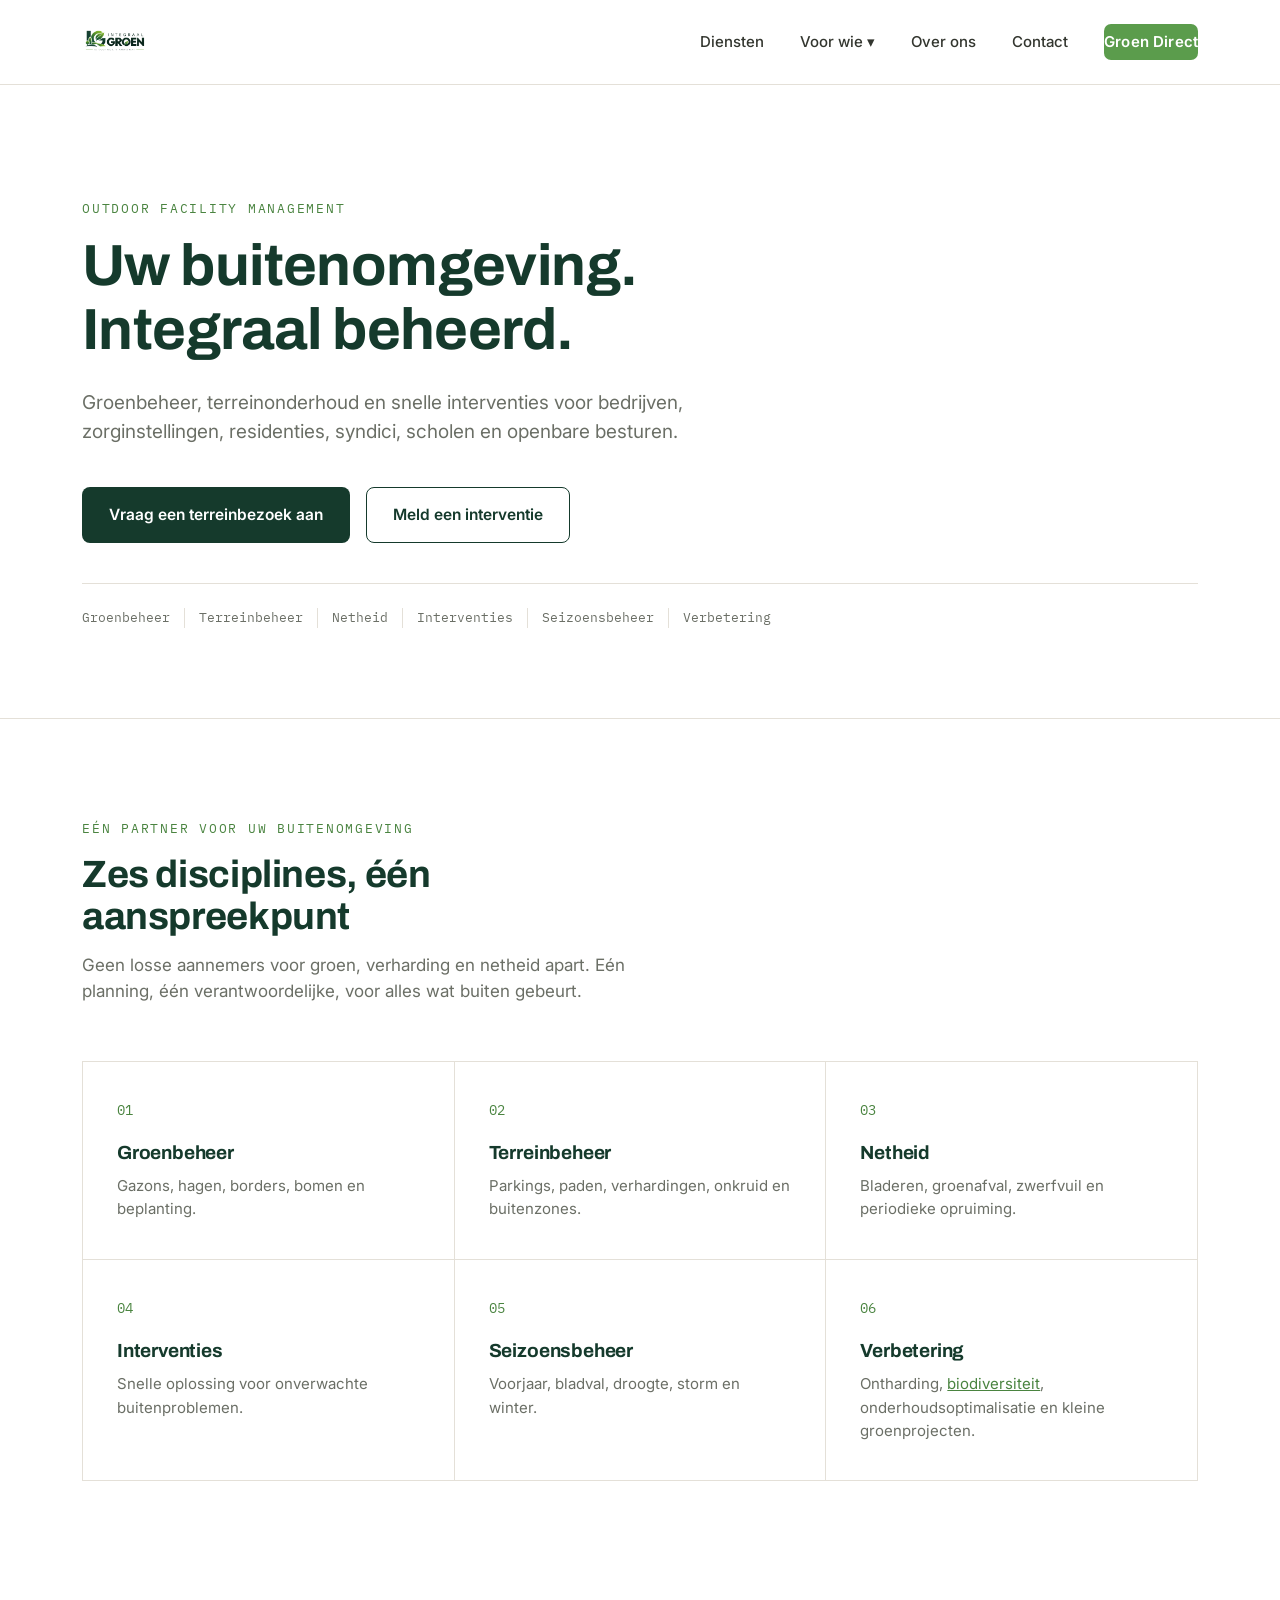
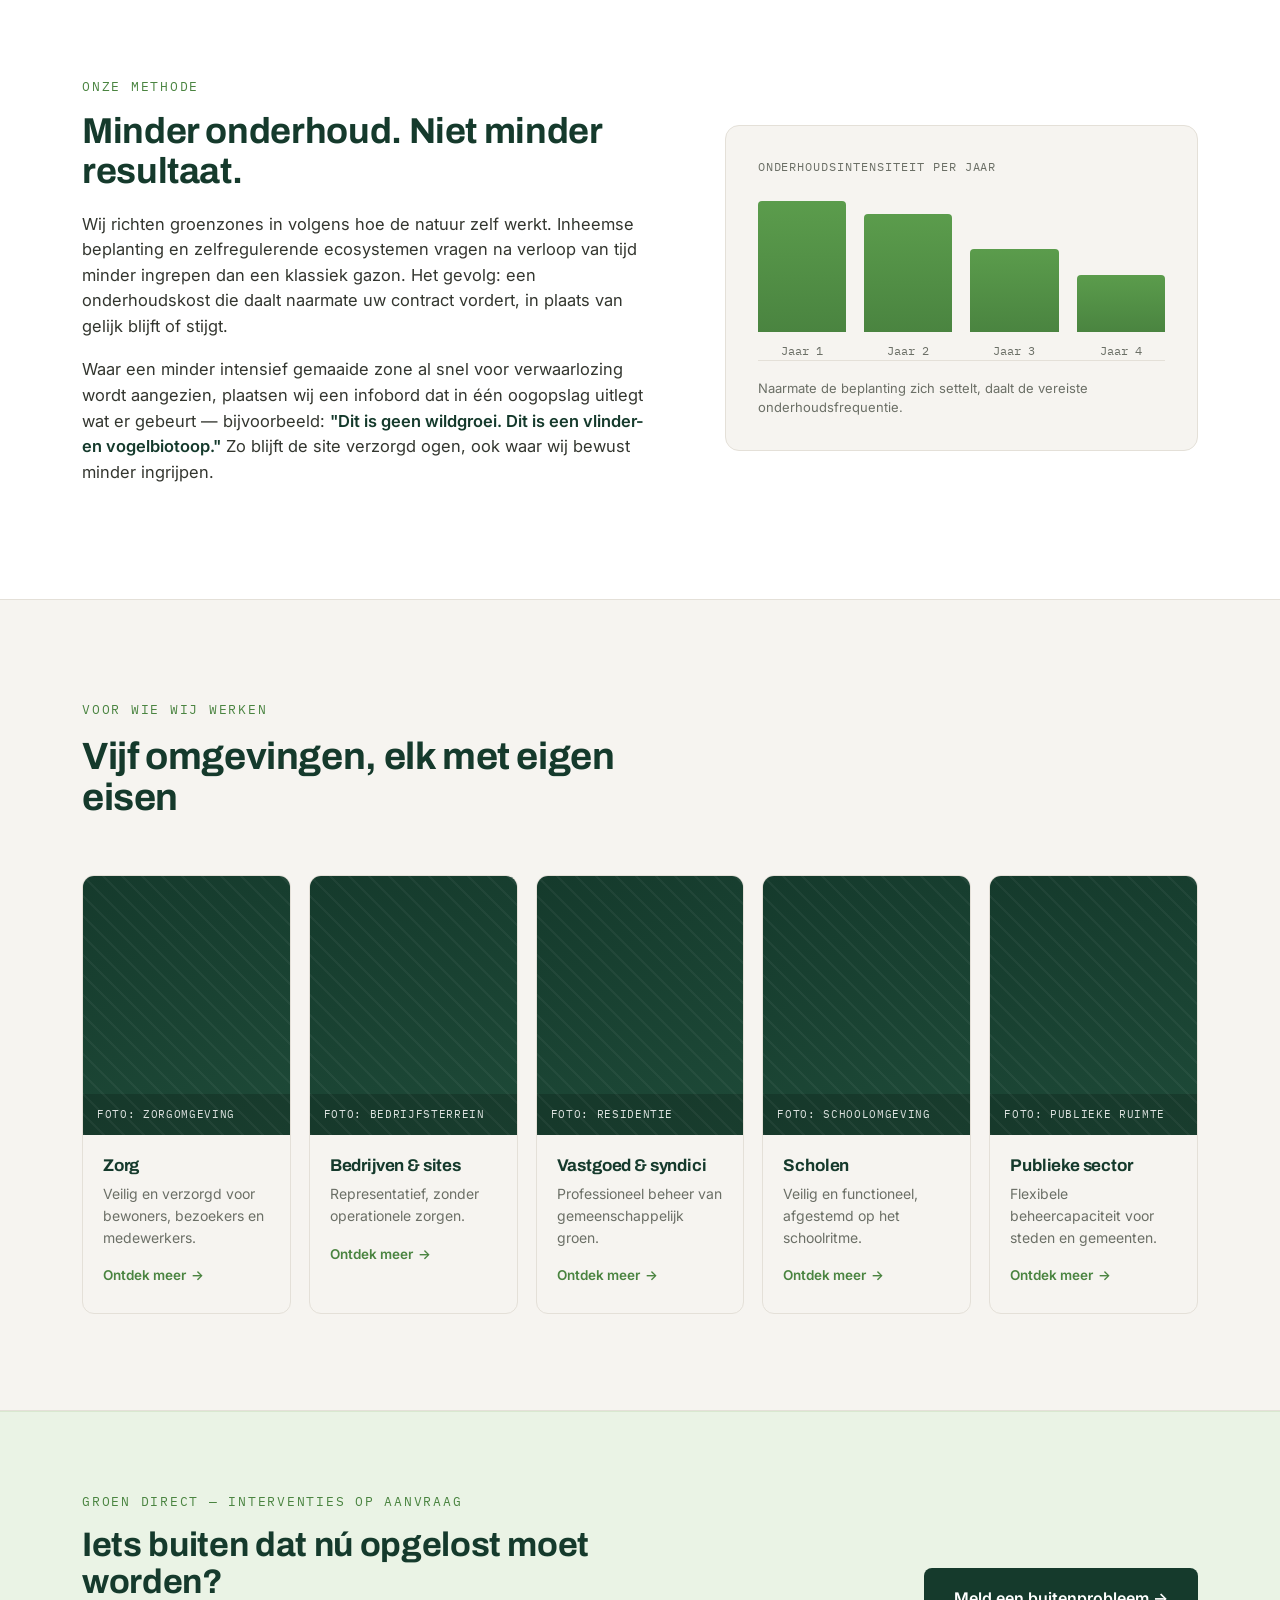
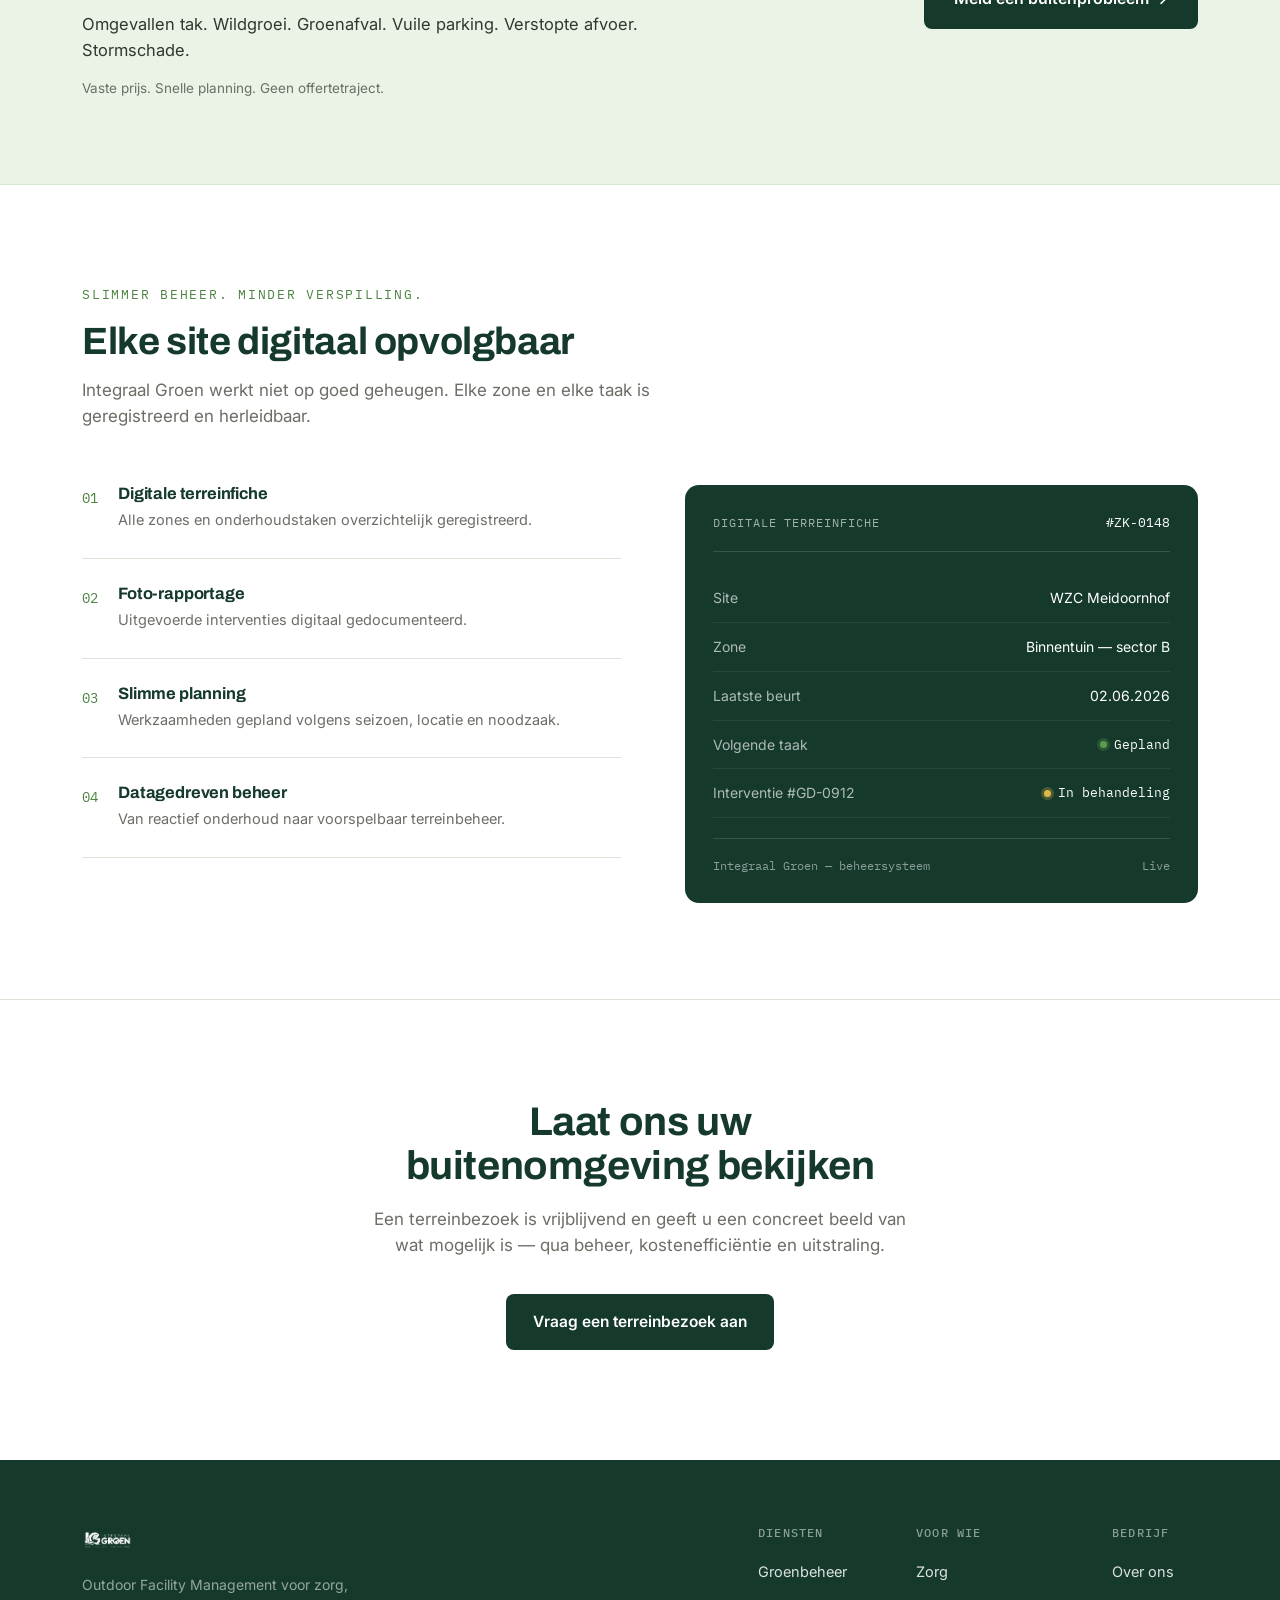
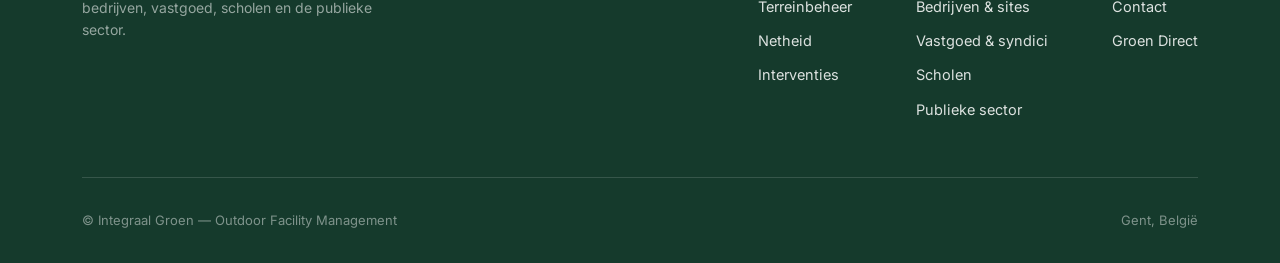
==== index.html @ 5df1223a "Add files via upload" ====
<!DOCTYPE html>
<html lang="nl">
<head>
<meta charset="UTF-8">
<meta name="viewport" content="width=device-width, initial-scale=1.0">
<title>Integraal Groen — Outdoor Facility Management</title>
<meta name="description" content="Groenbeheer, terreinonderhoud en snelle interventies voor bedrijven, zorginstellingen, residenties, syndici, scholen en openbare besturen.">
<link rel="preconnect" href="https://fonts.googleapis.com">
<link rel="preconnect" href="https://fonts.gstatic.com" crossorigin>
<link href="https://fonts.googleapis.com/css2?family=Archivo:wght@500;600;700;800&family=Inter:wght@400;500;600&family=IBM+Plex+Mono:wght@400;500&display=swap" rel="stylesheet">
<link rel="stylesheet" href="style.css">
</head>
<body>
<header>
  <nav class="wrap">
    <a href="index.html"><img class="logo-mark" src="assets/logo.png" alt="Integraal Groen — Outdoor Facility Management"></a>
    <button class="nav-toggle" id="navToggle" aria-expanded="false" aria-controls="navLinks" aria-label="Menu openen">
      <span class="bar"></span>
    </button>
    <div class="nav-links" id="navLinks">
      <a href="index.html#diensten">Diensten</a>
      <div class="dropdown" id="voorWieDropdown">
        <a href="javascript:void(0)" id="voorWieToggle">Voor wie ▾</a>
        <div class="dropdown-menu">
          <a href="zorg.html">Zorg</a>
          <a href="bedrijven.html">Bedrijven &amp; sites</a>
          <a href="vastgoed.html">Residentieel vastgoed &amp; syndici</a>
          <a href="scholen.html">Scholen</a>
          <a href="publieke-sector.html">Publieke sector</a>
        </div>
      </div>
      <a href="index.html#contact">Over ons</a>
      <a href="index.html#contact">Contact</a>
      <a href="groendirect.html" class="btn-nav">Groen Direct</a>
    </div>
  </nav>
</header>
<main>

  <section class="hero">
    <div class="wrap">
      <span class="eyebrow reveal">Outdoor Facility Management</span>
      <h1 class="reveal">Uw buitenomgeving.<br>Integraal beheerd.</h1>
      <p class="reveal">Groenbeheer, terreinonderhoud en snelle interventies voor bedrijven, zorginstellingen, residenties, syndici, scholen en openbare besturen.</p>
      <div class="btn-row reveal">
        <a href="#contact" class="btn btn-primary">Vraag een terreinbezoek aan</a>
        <a href="groendirect.html" class="btn btn-secondary">Meld een interventie</a>
      </div>
      <div class="service-tags reveal">
        <span>Groenbeheer</span><span>Terreinbeheer</span><span>Netheid</span><span>Interventies</span><span>Seizoensbeheer</span><span>Verbetering</span>
      </div>
    </div>
  </section>

  <section id="diensten">
    <div class="wrap">
      <div class="section-head reveal">
        <span class="eyebrow">Eén partner voor uw buitenomgeving</span>
        <h2>Zes disciplines, één aanspreekpunt</h2>
        <p>Geen losse aannemers voor groen, verharding en netheid apart. Eén planning, één verantwoordelijke, voor alles wat buiten gebeurt.</p>
      </div>
      <div class="services-grid reveal">
        <div class="service-card"><span class="num mono">01</span><h3>Groenbeheer</h3><p>Gazons, hagen, borders, bomen en beplanting.</p></div>
        <div class="service-card"><span class="num mono">02</span><h3>Terreinbeheer</h3><p>Parkings, paden, verhardingen, onkruid en buitenzones.</p></div>
        <div class="service-card"><span class="num mono">03</span><h3>Netheid</h3><p>Bladeren, groenafval, zwerfvuil en periodieke opruiming.</p></div>
        <div class="service-card"><span class="num mono">04</span><h3>Interventies</h3><p>Snelle oplossing voor onverwachte buitenproblemen.</p></div>
        <div class="service-card"><span class="num mono">05</span><h3>Seizoensbeheer</h3><p>Voorjaar, bladval, droogte, storm en winter.</p></div>
        <div class="service-card"><span class="num mono">06</span><h3>Verbetering</h3><p>Ontharding, <a href="#methode" style="color:var(--green-fresh-dark); text-decoration:underline;">biodiversiteit</a>, onderhoudsoptimalisatie en kleine groenprojecten.</p></div>
      </div>
    </div>
  </section>

  <section id="methode">
    <div class="wrap">
      <div class="method-layout reveal">
        <div>
          <span class="eyebrow">Onze methode</span>
          <h2>Minder onderhoud. Niet minder resultaat.</h2>
          <p>Wij richten groenzones in volgens hoe de natuur zelf werkt. Inheemse beplanting en zelfregulerende ecosystemen vragen na verloop van tijd minder ingrepen dan een klassiek gazon. Het gevolg: een onderhoudskost die daalt naarmate uw contract vordert, in plaats van gelijk blijft of stijgt.</p>
          <p>Waar een minder intensief gemaaide zone al snel voor verwaarlozing wordt aangezien, plaatsen wij een infobord dat in één oogopslag uitlegt wat er gebeurt — bijvoorbeeld: <em>"Dit is geen wildgroei. Dit is een vlinder- en vogelbiotoop."</em> Zo blijft de site verzorgd ogen, ook waar wij bewust minder ingrijpen.</p>
        </div>
        <div class="method-chart">
          <span class="method-chart-label mono">Onderhoudsintensiteit per jaar</span>
          <div class="bars">
            <div class="bar-col"><div class="bar" style="height:100%;"></div><span class="mono">Jaar 1</span></div>
            <div class="bar-col"><div class="bar" style="height:74%;"></div><span class="mono">Jaar 2</span></div>
            <div class="bar-col"><div class="bar" style="height:52%;"></div><span class="mono">Jaar 3</span></div>
            <div class="bar-col"><div class="bar" style="height:36%;"></div><span class="mono">Jaar 4</span></div>
          </div>
          <span class="method-chart-note">Naarmate de beplanting zich settelt, daalt de vereiste onderhoudsfrequentie.</span>
        </div>
      </div>
    </div>
  </section>

  <section id="voor-wie" style="background:var(--grey-warm); border-top:1px solid var(--line); border-bottom:1px solid var(--line);">
    <div class="wrap">
      <div class="section-head reveal">
        <span class="eyebrow">Voor wie wij werken</span>
        <h2>Vijf omgevingen, elk met eigen eisen</h2>
      </div>
      <div class="audience-grid reveal">
        <a href="zorg.html" class="audience-card">
          <div class="photo-placeholder"><span class="tag">Foto: zorgomgeving</span></div>
          <div class="audience-body"><h3>Zorg</h3><p>Veilig en verzorgd voor bewoners, bezoekers en medewerkers.</p><span class="link">Ontdek meer <span class="arrow">→</span></span></div>
        </a>
        <a href="bedrijven.html" class="audience-card">
          <div class="photo-placeholder"><span class="tag">Foto: bedrijfsterrein</span></div>
          <div class="audience-body"><h3>Bedrijven &amp; sites</h3><p>Representatief, zonder operationele zorgen.</p><span class="link">Ontdek meer <span class="arrow">→</span></span></div>
        </a>
        <a href="vastgoed.html" class="audience-card">
          <div class="photo-placeholder"><span class="tag">Foto: residentie</span></div>
          <div class="audience-body"><h3>Vastgoed &amp; syndici</h3><p>Professioneel beheer van gemeenschappelijk groen.</p><span class="link">Ontdek meer <span class="arrow">→</span></span></div>
        </a>
        <a href="scholen.html" class="audience-card">
          <div class="photo-placeholder"><span class="tag">Foto: schoolomgeving</span></div>
          <div class="audience-body"><h3>Scholen</h3><p>Veilig en functioneel, afgestemd op het schoolritme.</p><span class="link">Ontdek meer <span class="arrow">→</span></span></div>
        </a>
        <a href="publieke-sector.html" class="audience-card">
          <div class="photo-placeholder"><span class="tag">Foto: publieke ruimte</span></div>
          <div class="audience-body"><h3>Publieke sector</h3><p>Flexibele beheercapaciteit voor steden en gemeenten.</p><span class="link">Ontdek meer <span class="arrow">→</span></span></div>
        </a>
      </div>
    </div>
  </section>

  <section class="gd-band" id="groendirect-band">
    <div class="wrap gd-inner">
      <div class="gd-text reveal">
        <span class="gd-label">Groen Direct — interventies op aanvraag</span>
        <h2>Iets buiten dat nú opgelost moet worden?</h2>
        <p>Omgevallen tak. Wildgroei. Groenafval. Vuile parking. Verstopte afvoer. Stormschade.</p>
        <p class="gd-sub">Vaste prijs. Snelle planning. Geen offertetraject.</p>
      </div>
      <a href="groendirect.html" class="gd-btn reveal">Meld een buitenprobleem →</a>
    </div>
  </section>

  <section id="technologie">
    <div class="wrap">
      <div class="section-head reveal">
        <span class="eyebrow">Slimmer beheer. Minder verspilling.</span>
        <h2>Elke site digitaal opvolgbaar</h2>
        <p>Integraal Groen werkt niet op goed geheugen. Elke zone en elke taak is geregistreerd en herleidbaar.</p>
      </div>
      <div class="tech-layout">
        <div class="tech-list reveal">
          <div class="tech-item"><span class="tnum mono">01</span><div><h4>Digitale terreinfiche</h4><p>Alle zones en onderhoudstaken overzichtelijk geregistreerd.</p></div></div>
          <div class="tech-item"><span class="tnum mono">02</span><div><h4>Foto-rapportage</h4><p>Uitgevoerde interventies digitaal gedocumenteerd.</p></div></div>
          <div class="tech-item"><span class="tnum mono">03</span><div><h4>Slimme planning</h4><p>Werkzaamheden gepland volgens seizoen, locatie en noodzaak.</p></div></div>
          <div class="tech-item"><span class="tnum mono">04</span><div><h4>Datagedreven beheer</h4><p>Van reactief onderhoud naar voorspelbaar terreinbeheer.</p></div></div>
        </div>
        <div class="fiche reveal">
          <div class="fiche-top"><span class="label">Digitale terreinfiche</span><span class="id">#ZK-0148</span></div>
          <div class="fiche-row"><span class="zk">Site</span><span>WZC Meidoornhof</span></div>
          <div class="fiche-row"><span class="zk">Zone</span><span>Binnentuin — sector B</span></div>
          <div class="fiche-row"><span class="zk">Laatste beurt</span><span>02.06.2026</span></div>
          <div class="fiche-row"><span class="zk">Volgende taak</span><span class="status-dot">Gepland</span></div>
          <div class="fiche-row"><span class="zk">Interventie #GD-0912</span><span class="status-dot pending">In behandeling</span></div>
          <div class="fiche-footer"><span>Integraal Groen — beheersysteem</span><span>Live</span></div>
        </div>
      </div>
    </div>
  </section>

  <section class="closing" id="contact" style="border-top:1px solid var(--line);">
    <div class="wrap">
      <h2 class="reveal">Laat ons uw buitenomgeving bekijken</h2>
      <p class="reveal">Een terreinbezoek is vrijblijvend en geeft u een concreet beeld van wat mogelijk is — qua beheer, kostenefficiëntie en uitstraling.</p>
      <a href="#" class="btn btn-primary reveal">Vraag een terreinbezoek aan</a>
    </div>
  </section>

</main>
<footer>
  <div class="wrap">
    <div class="footer-top">
      <div class="footer-brand">
        <img class="footer-logo" src="assets/logo.png" alt="Integraal Groen">
        <p>Outdoor Facility Management voor zorg, bedrijven, vastgoed, scholen en de publieke sector.</p>
      </div>
      <div class="footer-cols">
        <div class="footer-col">
          <h5>Diensten</h5>
          <a href="index.html#diensten">Groenbeheer</a>
          <a href="index.html#diensten">Terreinbeheer</a>
          <a href="index.html#diensten">Netheid</a>
          <a href="groendirect.html">Interventies</a>
        </div>
        <div class="footer-col">
          <h5>Voor wie</h5>
          <a href="zorg.html">Zorg</a>
          <a href="bedrijven.html">Bedrijven &amp; sites</a>
          <a href="vastgoed.html">Vastgoed &amp; syndici</a>
          <a href="scholen.html">Scholen</a>
          <a href="publieke-sector.html">Publieke sector</a>
        </div>
        <div class="footer-col">
          <h5>Bedrijf</h5>
          <a href="index.html#contact">Over ons</a>
          <a href="index.html#contact">Contact</a>
          <a href="groendirect.html">Groen Direct</a>
        </div>
      </div>
    </div>
    <div class="footer-bottom">
      <span>© Integraal Groen — Outdoor Facility Management</span>
      <span>Gent, België</span>
    </div>
  </div>
</footer>

<script>
  // Scroll reveal
  if('IntersectionObserver' in window){
    const obs = new IntersectionObserver((entries)=>{
      entries.forEach(e=>{
        if(e.isIntersecting){ e.target.classList.add('in'); obs.unobserve(e.target); }
      });
    }, {threshold:0.12});
    document.querySelectorAll('.reveal').forEach(el=>obs.observe(el));
  } else {
    document.querySelectorAll('.reveal').forEach(el=>el.classList.add('in'));
  }

  // Mobile nav toggle
  const navToggle = document.getElementById('navToggle');
  const navLinks = document.getElementById('navLinks');
  if(navToggle){
    navToggle.addEventListener('click', ()=>{
      const open = navLinks.classList.toggle('open');
      navToggle.setAttribute('aria-expanded', open ? 'true' : 'false');
    });
  }
  // Mobile "Voor wie" submenu toggle (tap to expand instead of hover on touch)
  const vwToggle = document.getElementById('voorWieToggle');
  const vwDropdown = document.getElementById('voorWieDropdown');
  if(vwToggle){
    vwToggle.addEventListener('click', (e)=>{
      if(window.innerWidth <= 980){
        e.preventDefault();
        vwDropdown.classList.toggle('open');
      }
    });
  }
  // Close mobile menu when a real link is clicked
  document.querySelectorAll('.nav-links a:not(#voorWieToggle)').forEach(a=>{
    a.addEventListener('click', ()=>{
      navLinks.classList.remove('open');
      if(navToggle) navToggle.setAttribute('aria-expanded','false');
    });
  });
</script>
</body>
</html>
---- style.css ----
/* ===========================================================
   Integraal Groen — Outdoor Facility Management
   Shared stylesheet for all pages
   =========================================================== */

:root{
  --white:#FFFFFF;
  --green-deep:#153A2C;
  --green-deep-2:#1E4A38;
  --green-fresh:#5B9C4C;
  --green-fresh-dark:#4A8440;
  --grey-warm:#F6F4F0;
  --line:#E4E0D8;
  --ink:#33362F;
  --ink-soft:#6B6F66;
}
*{box-sizing:border-box; margin:0; padding:0;}
html{scroll-behavior:smooth;}
body{
  font-family:'Inter', sans-serif;
  color:var(--ink);
  background:var(--white);
  line-height:1.55;
  -webkit-font-smoothing:antialiased;
}
h1,h2,h3,h4{
  font-family:'Archivo', sans-serif;
  color:var(--green-deep);
  font-weight:700;
  letter-spacing:-0.01em;
  line-height:1.1;
}
.mono{ font-family:'IBM Plex Mono', monospace; }
a{color:inherit; text-decoration:none;}
img{max-width:100%; display:block;}
.wrap{ max-width:1180px; margin:0 auto; padding:0 32px; }
section{padding:96px 0;}

.reveal{opacity:0; transform:translateY(18px); transition:opacity .7s ease, transform .7s ease;}
.reveal.in{opacity:1; transform:translateY(0);}
@media (prefers-reduced-motion: reduce){
  .reveal{opacity:1; transform:none; transition:none;}
  html{scroll-behavior:auto;}
}
noscript .reveal, .no-js .reveal{opacity:1 !important; transform:none !important;}

.eyebrow{
  font-family:'IBM Plex Mono', monospace;
  font-size:12.5px; letter-spacing:0.14em; text-transform:uppercase;
  color:var(--green-fresh-dark); margin-bottom:16px; display:inline-block;
}

/* ---------- NAV ---------- */
header{
  position:sticky; top:0; z-index:100;
  background:rgba(255,255,255,0.94);
  backdrop-filter:blur(8px);
  border-bottom:1px solid var(--line);
}
nav.wrap{
  display:flex; align-items:center; justify-content:space-between;
  height:84px;
}
.logo-mark{height:44px; width:auto;}
.nav-links{ display:flex; align-items:center; gap:36px; font-size:15px; font-weight:500; }
.nav-links a{ position:relative; color:var(--ink); padding:6px 0; }
.nav-links > a:not(.btn-nav)::after{
  content:''; position:absolute; left:0; bottom:0; width:0; height:2px;
  background:var(--green-fresh); transition:width .25s ease;
}
.nav-links > a:not(.btn-nav):hover::after{width:100%;}
.dropdown{position:relative;}
.dropdown-menu{
  position:absolute; top:calc(100% + 14px); left:50%; transform:translate(-50%,6px);
  background:var(--white); border:1px solid var(--line); border-radius:10px;
  box-shadow:0 16px 40px rgba(21,58,44,0.12);
  padding:10px; min-width:240px;
  opacity:0; visibility:hidden;
  transition:opacity .2s ease, transform .2s ease, visibility .2s;
}
.dropdown:hover .dropdown-menu, .dropdown:focus-within .dropdown-menu{
  opacity:1; visibility:visible; transform:translate(-50%,0);
}
.dropdown-menu a{display:block; padding:10px 14px; border-radius:6px; font-size:14.5px;}
.dropdown-menu a:hover{background:var(--grey-warm);}
.dropdown-menu a::after{display:none;}
.btn-nav{
  background:var(--green-fresh); color:#fff !important;
  padding:11px 20px; border-radius:7px; font-weight:600; letter-spacing:0.01em;
  transition:background .2s ease, transform .2s ease;
}
.btn-nav:hover{background:var(--green-fresh-dark); transform:translateY(-1px);}

/* ---- mobile hamburger ---- */
.nav-toggle{
  display:none;
  width:44px; height:44px;
  border:1px solid var(--line);
  border-radius:8px;
  background:var(--white);
  align-items:center; justify-content:center;
  cursor:pointer;
}
.nav-toggle .bar{
  position:relative; width:20px; height:2px; background:var(--green-deep);
  transition:background .2s ease;
}
.nav-toggle .bar::before, .nav-toggle .bar::after{
  content:''; position:absolute; left:0; width:20px; height:2px; background:var(--green-deep);
  transition:transform .25s ease, top .25s ease;
}
.nav-toggle .bar::before{ top:-6px; }
.nav-toggle .bar::after{ top:6px; }
.nav-toggle[aria-expanded="true"] .bar{ background:transparent; }
.nav-toggle[aria-expanded="true"] .bar::before{ top:0; transform:rotate(45deg); }
.nav-toggle[aria-expanded="true"] .bar::after{ top:0; transform:rotate(-45deg); }

@media (max-width: 980px){
  .nav-toggle{ display:flex; }
  .nav-links{
    display:none;
    position:fixed; top:84px; left:0; right:0; bottom:0;
    background:var(--white);
    border-bottom:1px solid var(--line);
    flex-direction:column; align-items:stretch; gap:0;
    overflow-y:auto;
    box-shadow:0 16px 30px rgba(21,58,44,0.08);
    z-index:200;
  }
  .nav-links.open{ display:flex; }
  .nav-links a{ padding:16px 32px; border-bottom:1px solid var(--line); }
  .nav-links > a:not(.btn-nav)::after{ display:none; }
  .dropdown-menu{
    position:static; transform:none; box-shadow:none; border:none; border-radius:0;
    opacity:1; visibility:visible; display:none; padding:0; min-width:0;
    background:var(--grey-warm);
  }
  .dropdown.open .dropdown-menu{ display:block; }
  .dropdown-menu a{ padding:14px 48px; border-bottom:1px solid var(--line); border-radius:0; }
  .btn-nav{ margin:16px 32px; text-align:center; }
}

/* ---------- HERO (generic, homepage + subpages) ---------- */
.hero{ padding:110px 0 90px; border-bottom:1px solid var(--line); }
.hero h1{ font-size:clamp(34px, 5vw, 58px); max-width:17ch; margin-bottom:26px; }
.hero p{ font-size:19px; color:var(--ink-soft); max-width:58ch; margin-bottom:40px; }
.btn-row{ display:flex; gap:16px; flex-wrap:wrap; margin-bottom:0; }
.btn{
  display:inline-flex; align-items:center; gap:8px;
  padding:15px 26px; border-radius:8px; font-weight:600; font-size:15.5px;
  transition:all .2s ease; border:1.5px solid transparent;
}
.btn-primary{background:var(--green-deep); color:#fff;}
.btn-primary:hover{background:var(--green-deep-2); transform:translateY(-1px);}
.btn-secondary{background:transparent; color:var(--green-deep); border-color:var(--green-deep);}
.btn-secondary:hover{background:var(--green-deep); color:#fff;}

.service-tags{
  display:flex; flex-wrap:wrap; gap:0; font-family:'IBM Plex Mono', monospace; font-size:13px;
  color:var(--ink-soft); border-top:1px solid var(--line); padding-top:24px; margin-top:40px;
}
.service-tags span{padding-right:14px; margin-right:14px; border-right:1px solid var(--line);}
.service-tags span:last-child{border-right:none;}

/* ---------- SECTION HEAD ---------- */
.section-head{max-width:60ch; margin-bottom:56px;}
.section-head h2{font-size:clamp(28px,3vw,38px); margin-bottom:14px;}
.section-head p{color:var(--ink-soft); font-size:17px;}

/* ---------- METHODE / BIODIVERSITEIT SECTIE ---------- */
.method-layout{
  display:grid; grid-template-columns:1.1fr 0.9fr; gap:64px; align-items:center;
}
.method-layout h2{ font-size:clamp(28px,3vw,36px); margin-bottom:20px; }
.method-layout p{ font-size:16.5px; color:var(--ink); margin-bottom:18px; }
.method-layout em{ color:var(--green-deep); font-style:normal; font-weight:600; }
.method-chart{
  background:var(--grey-warm);
  border:1px solid var(--line);
  border-radius:14px;
  padding:32px;
}
.method-chart-label{
  display:block; font-size:12px; letter-spacing:.08em; text-transform:uppercase;
  color:var(--ink-soft); margin-bottom:24px;
}
.bars{
  display:flex; align-items:flex-end; gap:18px;
  height:160px;
  border-bottom:1px solid var(--line);
  padding-bottom:0;
}
.bar-col{ flex:1; display:flex; flex-direction:column; align-items:center; height:100%; justify-content:flex-end; gap:10px; }
.bar-col .bar{
  width:100%;
  background:linear-gradient(180deg, var(--green-fresh) 0%, var(--green-fresh-dark) 100%);
  border-radius:4px 4px 0 0;
}
.bar-col span{ font-size:11.5px; color:var(--ink-soft); }
.method-chart-note{ display:block; font-size:13px; color:var(--ink-soft); margin-top:18px; line-height:1.5; }

/* ---------- SERVICES GRID ---------- */
.services-grid{ display:grid; grid-template-columns:repeat(3, 1fr); border-top:1px solid var(--line); border-left:1px solid var(--line); }
.service-card{ padding:38px 34px; border-right:1px solid var(--line); border-bottom:1px solid var(--line); transition:background .2s ease; }
.service-card:hover{background:var(--grey-warm);}
.service-card .num{ font-family:'IBM Plex Mono', monospace; color:var(--green-fresh-dark); font-size:14px; display:block; margin-bottom:22px; }
.service-card h3{font-size:19px; margin-bottom:10px;}
.service-card p{color:var(--ink-soft); font-size:15px;}

/* ---------- VOOR WIE / AUDIENCE CARDS ---------- */
.audience-grid{ display:grid; grid-template-columns:repeat(5, 1fr); gap:18px; }
.audience-card{ border:1px solid var(--line); border-radius:12px; overflow:hidden; transition:box-shadow .25s ease, transform .25s ease; }
.audience-card:hover{box-shadow:0 18px 38px rgba(21,58,44,.12); transform:translateY(-3px);}
.photo-placeholder{
  aspect-ratio:4/5; background:linear-gradient(160deg, var(--green-deep) 0%, var(--green-deep-2) 100%);
  position:relative; display:flex; align-items:flex-end; overflow:hidden;
}
.photo-placeholder::before{
  content:''; position:absolute; inset:0;
  background-image:repeating-linear-gradient(45deg, rgba(255,255,255,0.045) 0 2px, transparent 2px 14px);
}
.photo-placeholder .tag{
  font-family:'IBM Plex Mono', monospace; font-size:11px; color:rgba(255,255,255,0.85);
  letter-spacing:.06em; text-transform:uppercase; padding:12px 14px; background:rgba(0,0,0,0.18); width:100%;
}
.audience-body{padding:22px 20px 26px;}
.audience-body h3{font-size:17px; margin-bottom:8px;}
.audience-body p{font-size:14px; color:var(--ink-soft); margin-bottom:14px;}
.audience-body .link{ font-size:13.5px; font-weight:600; color:var(--green-fresh-dark); display:inline-flex; align-items:center; gap:5px; }
.audience-body .link .arrow{transition:transform .2s ease;}
.audience-card:hover .arrow{transform:translateX(4px);}

/* large photo banner for subpages */
.photo-banner{
  aspect-ratio:16/6;
  background:linear-gradient(160deg, var(--green-deep) 0%, var(--green-deep-2) 100%);
  border-radius:14px; position:relative; overflow:hidden; margin-bottom:8px;
}
.photo-banner::before{
  content:''; position:absolute; inset:0;
  background-image:repeating-linear-gradient(45deg, rgba(255,255,255,0.045) 0 2px, transparent 2px 14px);
}
.photo-banner .tag{
  position:absolute; left:20px; bottom:20px;
  font-family:'IBM Plex Mono', monospace; font-size:12px; color:rgba(255,255,255,0.9);
  letter-spacing:.06em; text-transform:uppercase; padding:10px 14px; background:rgba(0,0,0,0.22); border-radius:6px;
}

/* ---------- GROEN DIRECT BAND ---------- */
.gd-band{ background:#EAF3E5; border-top:1px solid #D9E8D0; border-bottom:1px solid #D9E8D0; padding:80px 0; }
.gd-inner{ display:flex; align-items:center; justify-content:space-between; gap:40px; flex-wrap:wrap; }
.gd-text{max-width:640px;}
.gd-label{ font-family:'IBM Plex Mono', monospace; font-size:12.5px; letter-spacing:.14em; text-transform:uppercase; color:var(--green-fresh-dark); margin-bottom:14px; display:block; }
.gd-text h2{font-size:clamp(26px,3vw,34px); margin-bottom:12px;}
.gd-text p{color:var(--ink); font-size:16.5px; margin-bottom:6px;}
.gd-sub{font-size:13.5px !important; color:var(--ink-soft) !important; margin-top:14px !important;}
.gd-btn{
  flex-shrink:0; background:var(--green-deep); color:#fff; padding:18px 30px; border-radius:8px;
  font-weight:600; font-size:16px; transition:all .2s ease; white-space:nowrap;
}
.gd-btn:hover{background:var(--green-deep-2); transform:translateY(-1px);}

/* ---------- TECH SECTION ---------- */
.tech-layout{ display:grid; grid-template-columns:1.05fr 1fr; gap:64px; align-items:start; }
.tech-list{display:flex; flex-direction:column; gap:0;}
.tech-item{ padding:26px 0; border-bottom:1px solid var(--line); display:flex; gap:20px; }
.tech-item:first-child{padding-top:0;}
.tech-item .tnum{ font-family:'IBM Plex Mono', monospace; color:var(--green-fresh-dark); font-size:14px; padding-top:3px; }
.tech-item h4{font-size:16.5px; margin-bottom:6px;}
.tech-item p{color:var(--ink-soft); font-size:14.5px;}

.fiche{ background:var(--green-deep); border-radius:14px; padding:28px; color:#fff; position:sticky; top:120px; }
.fiche-top{ display:flex; justify-content:space-between; align-items:center; margin-bottom:22px; padding-bottom:18px; border-bottom:1px solid rgba(255,255,255,0.14); }
.fiche-top .label{ font-family:'IBM Plex Mono',monospace; font-size:12px; color:rgba(255,255,255,0.6); letter-spacing:.08em; text-transform:uppercase; }
.fiche-top .id{ font-family:'IBM Plex Mono',monospace; font-size:13px; color:#fff; }
.fiche-row{ display:flex; justify-content:space-between; align-items:center; padding:13px 0; border-bottom:1px solid rgba(255,255,255,0.08); font-size:14px; }
.fiche-row:last-of-type{border-bottom:none;}
.fiche-row .zk{color:rgba(255,255,255,0.65);}
.status-dot{ display:inline-flex; align-items:center; gap:7px; font-family:'IBM Plex Mono',monospace; font-size:12.5px; }
.status-dot::before{ content:''; width:7px; height:7px; border-radius:50%; background:var(--green-fresh); box-shadow:0 0 0 3px rgba(91,156,76,0.28); }
.status-dot.pending::before{ background:#E0B84A; box-shadow:0 0 0 3px rgba(224,184,74,0.25); }
.fiche-footer{ margin-top:20px; padding-top:18px; border-top:1px solid rgba(255,255,255,0.14); font-family:'IBM Plex Mono',monospace; font-size:11.5px; color:rgba(255,255,255,0.5); display:flex; justify-content:space-between; }

/* ---------- CLOSING CTA ---------- */
.closing{ text-align:center; padding:100px 0 110px; }
.closing h2{font-size:clamp(28px,3.4vw,40px); max-width:20ch; margin:0 auto 18px;}
.closing p{color:var(--ink-soft); font-size:17px; max-width:50ch; margin:0 auto 36px;}

/* ---------- SUBPAGE CONTENT (Voor wie detail pages) ---------- */
.content-block{ max-width:74ch; }
.content-block p{ font-size:17px; color:var(--ink); margin-bottom:22px; }
.quality-grid{ display:grid; grid-template-columns:repeat(2,1fr); gap:28px 40px; margin-top:8px; }
.quality-item h4{ font-size:17px; margin-bottom:8px; }
.quality-item p{ font-size:15px; color:var(--ink-soft); margin-bottom:0; }
blockquote{
  border-left:3px solid var(--green-fresh);
  padding:6px 0 6px 24px;
  margin:36px 0;
  font-size:19px;
  font-style:italic;
  color:var(--green-deep);
}
blockquote cite{ display:block; font-style:normal; font-size:14px; color:var(--ink-soft); margin-top:10px; font-family:'IBM Plex Mono', monospace; }
.checklist{ list-style:none; margin-top:8px; }
.checklist li{ position:relative; padding-left:28px; margin-bottom:14px; font-size:16px; color:var(--ink); }
.checklist li::before{ content:'—'; position:absolute; left:0; color:var(--green-fresh-dark); font-weight:600; }
.two-col{ display:grid; grid-template-columns:1fr 1fr; gap:56px; align-items:start; }

/* ---------- HOW-IT-WORKS (Groen Direct) ---------- */
.steps{ display:grid; grid-template-columns:repeat(4,1fr); gap:24px; margin-top:8px; }
.step{ padding:28px 24px; border:1px solid var(--line); border-radius:12px; }
.step .snum{ font-family:'IBM Plex Mono', monospace; color:var(--green-fresh-dark); font-size:22px; display:block; margin-bottom:14px; }
.step h4{ font-size:16px; margin-bottom:8px; }
.step p{ font-size:14px; color:var(--ink-soft); }

/* ---------- FOOTER ---------- */
footer{ background:var(--green-deep); color:rgba(255,255,255,0.72); padding:64px 0 32px; }
.footer-top{ display:flex; justify-content:space-between; gap:40px; flex-wrap:wrap; padding-bottom:44px; margin-bottom:32px; border-bottom:1px solid rgba(255,255,255,0.14); }
.footer-brand{max-width:320px;}
.footer-logo{height:34px; margin-bottom:16px; filter:brightness(0) invert(1);}
.footer-brand p{font-size:14px; line-height:1.6; color:rgba(255,255,255,0.55);}
.footer-cols{display:flex; gap:64px; flex-wrap:wrap;}
.footer-col h5{ font-family:'IBM Plex Mono', monospace; font-size:12px; letter-spacing:.1em; text-transform:uppercase; color:rgba(255,255,255,0.5); margin-bottom:18px; font-weight:500; }
.footer-col a{display:block; font-size:14.5px; margin-bottom:12px; color:rgba(255,255,255,0.85);}
.footer-col a:hover{color:#fff;}
.footer-bottom{ display:flex; justify-content:space-between; align-items:center; flex-wrap:wrap; gap:12px; font-size:13px; color:rgba(255,255,255,0.45); }

/* ---------- RESPONSIVE ---------- */
@media (max-width: 980px){
  .method-layout{grid-template-columns:1fr; gap:36px;}
  .services-grid{grid-template-columns:repeat(2,1fr);}
  .audience-grid{grid-template-columns:repeat(2,1fr);}
  .tech-layout{grid-template-columns:1fr;}
  .fiche{position:static;}
  .gd-inner{flex-direction:column; align-items:flex-start;}
  .two-col{grid-template-columns:1fr;}
  .quality-grid{grid-template-columns:1fr;}
  .steps{grid-template-columns:repeat(2,1fr);}
}
@media (max-width: 600px){
  section{padding:64px 0;}
  .wrap{padding:0 20px;}
  .services-grid{grid-template-columns:1fr;}
  .audience-grid{grid-template-columns:1fr;}
  .hero{padding:56px 0 48px;}
  .footer-top{flex-direction:column;}
  .steps{grid-template-columns:1fr;}
}
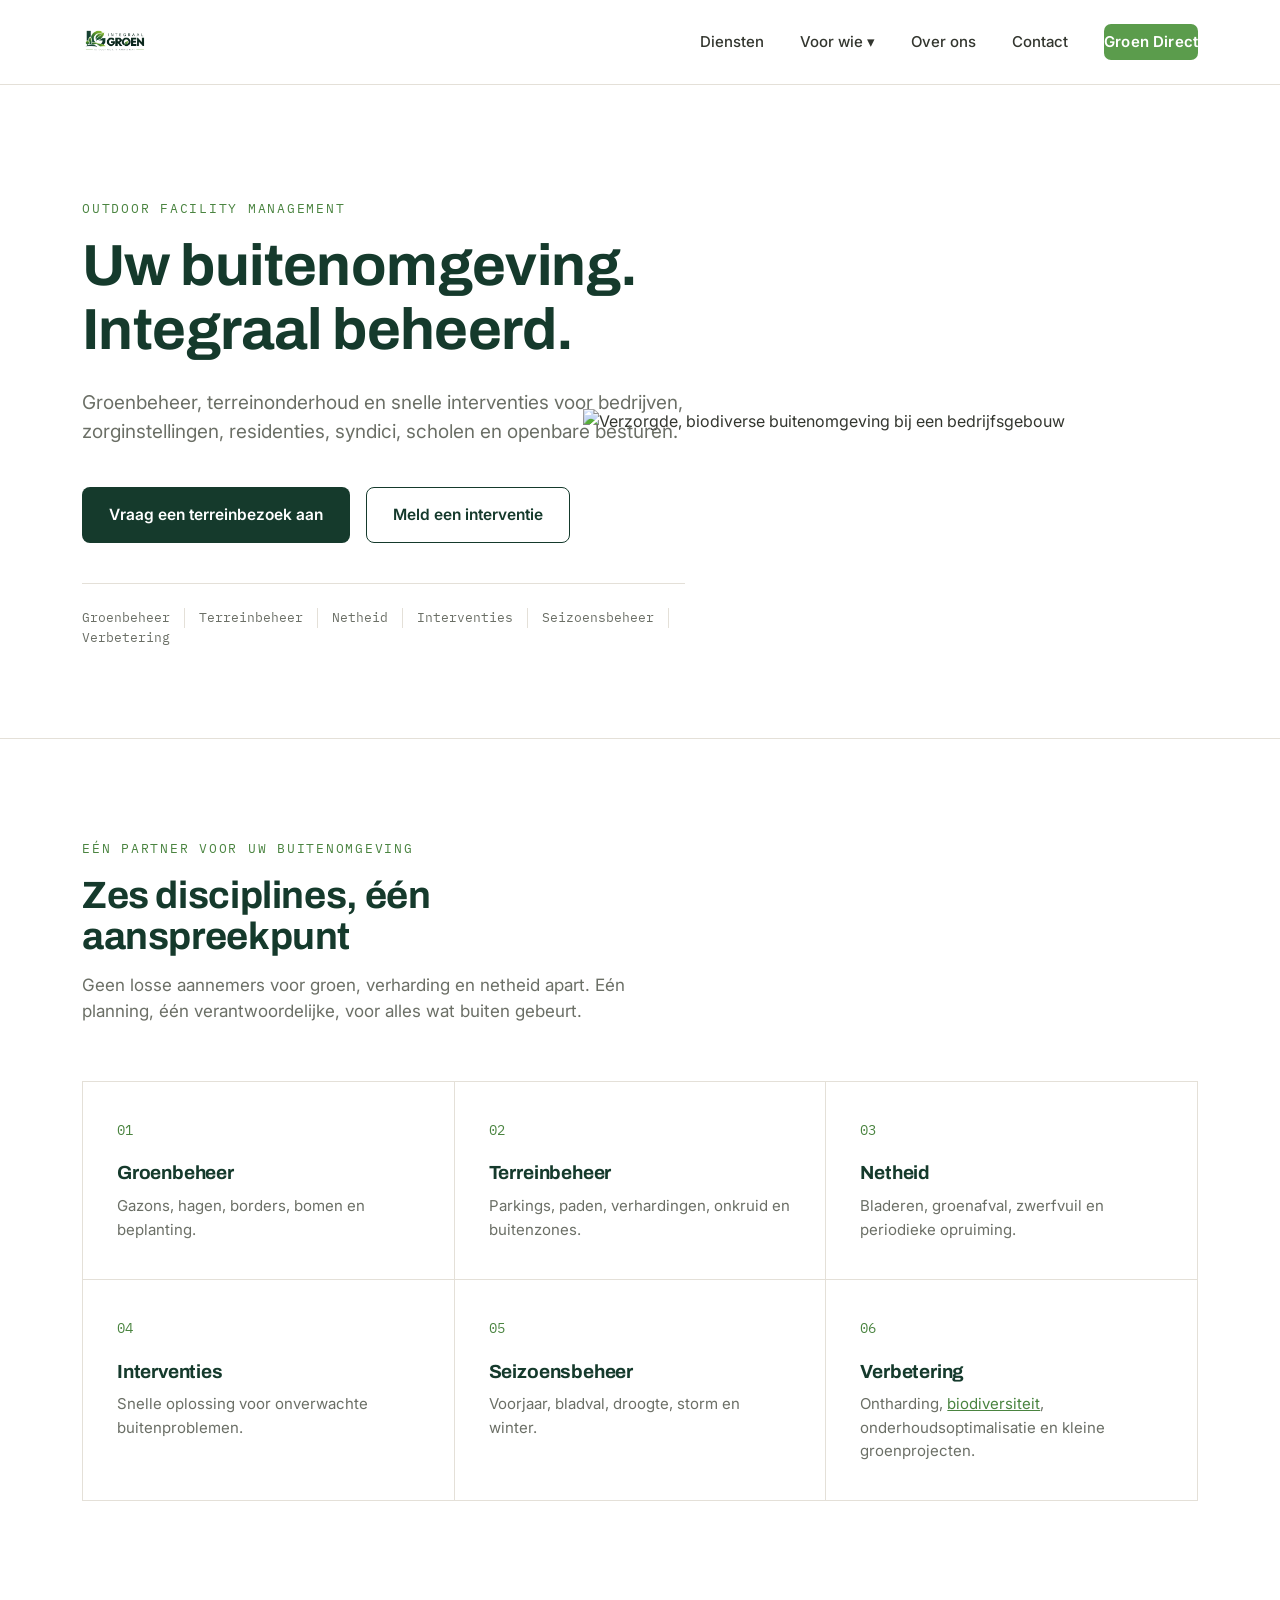
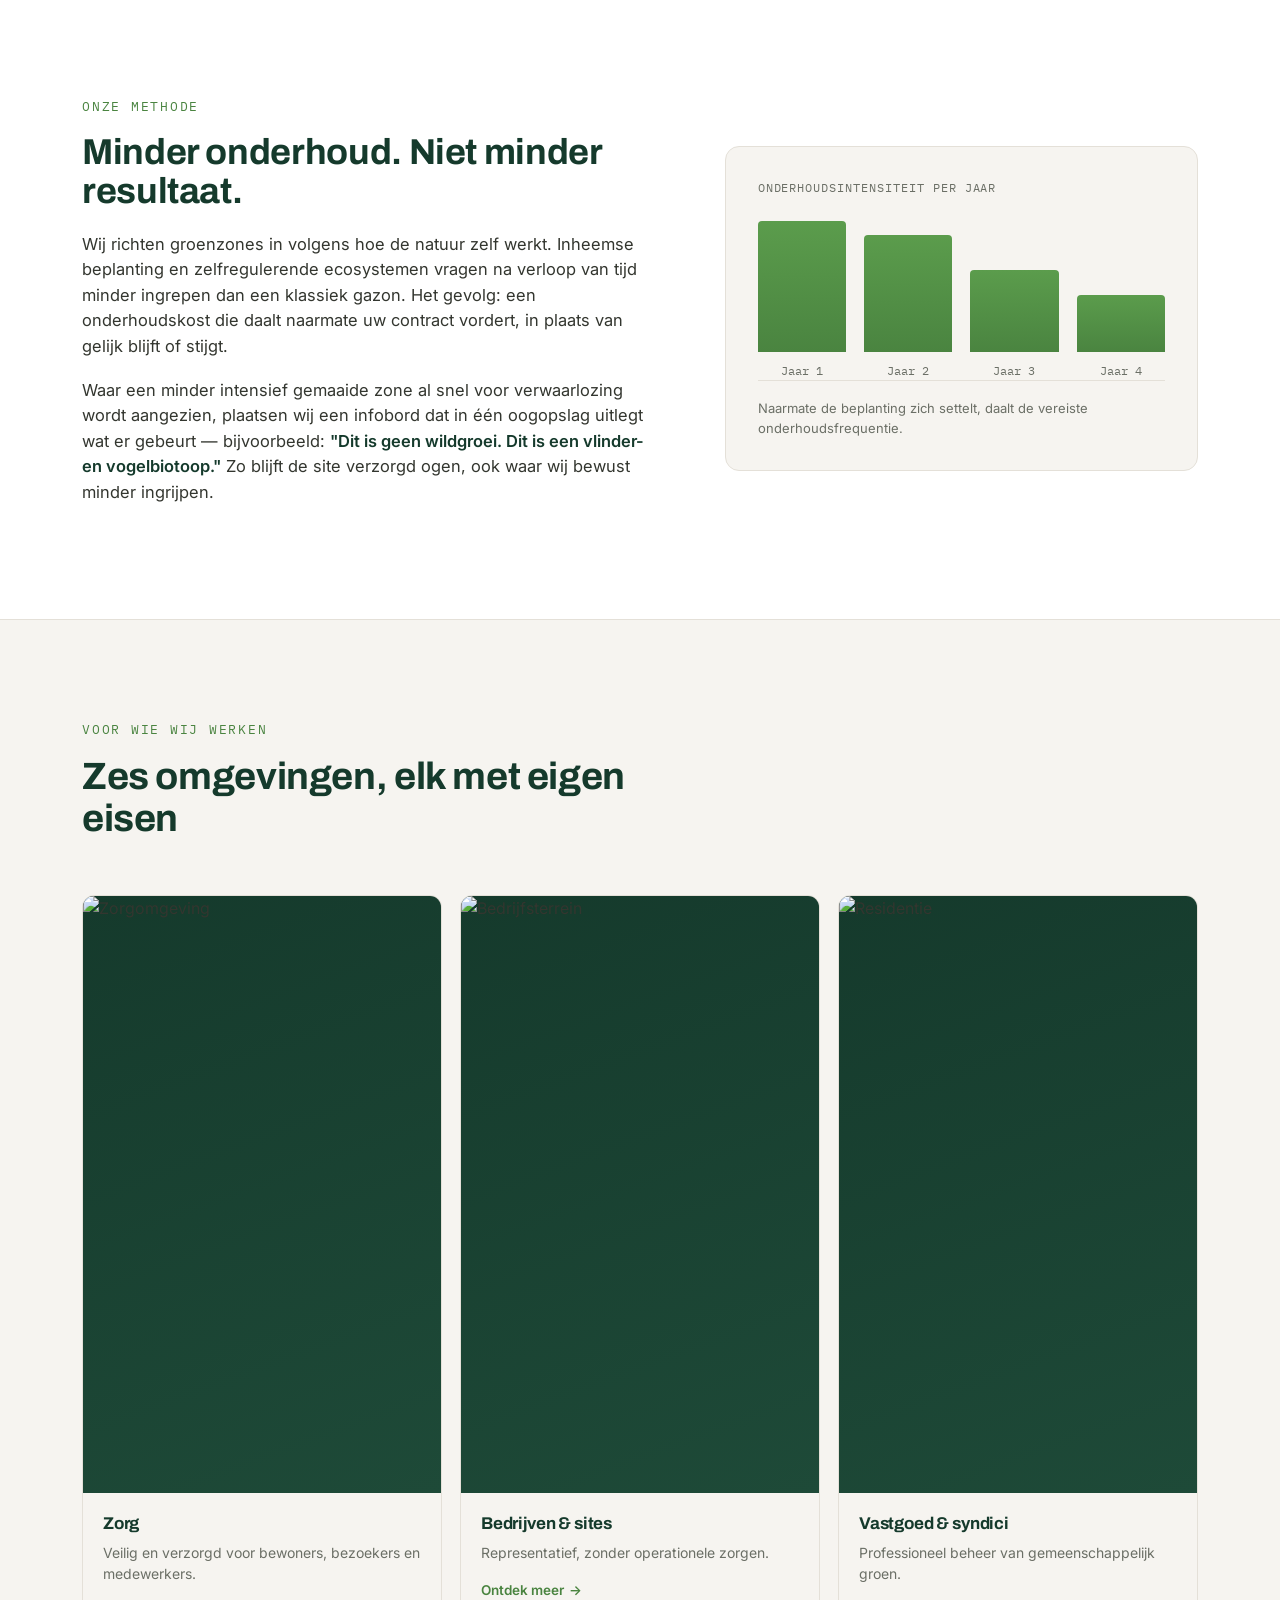
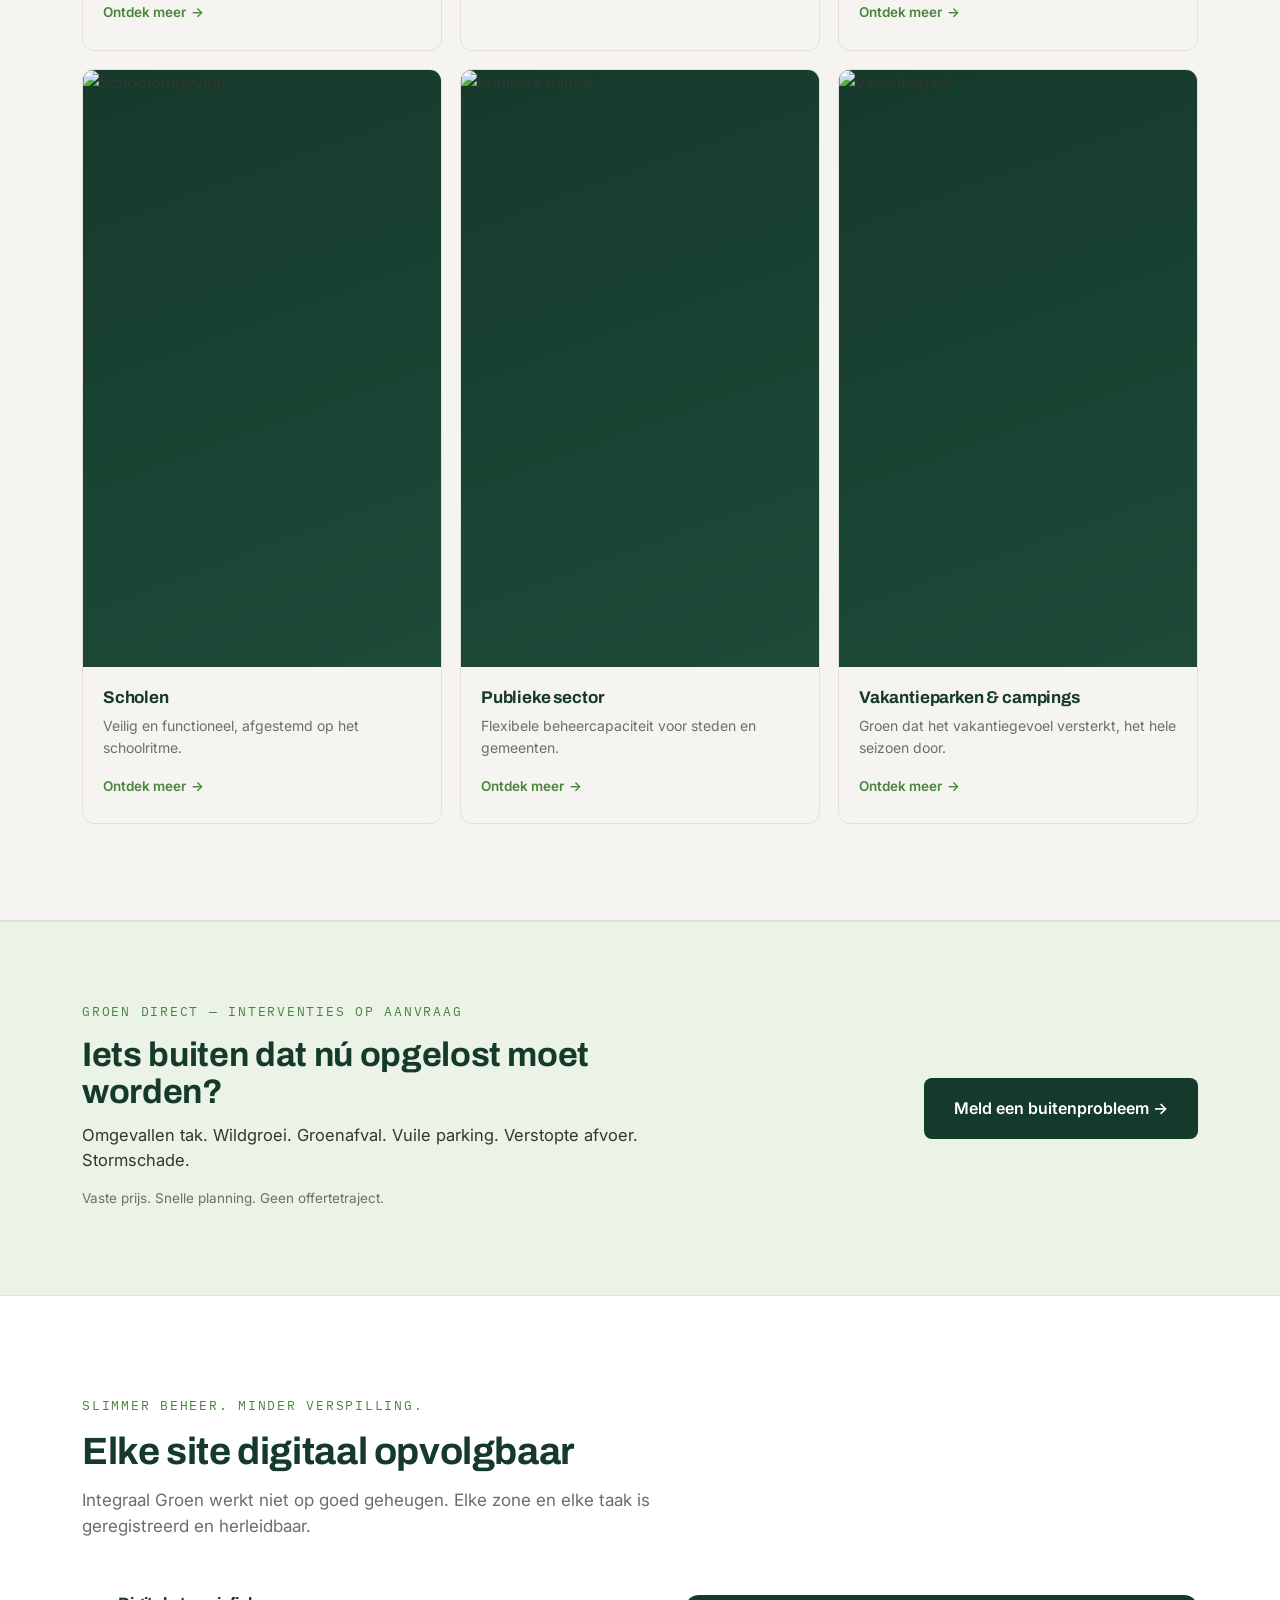
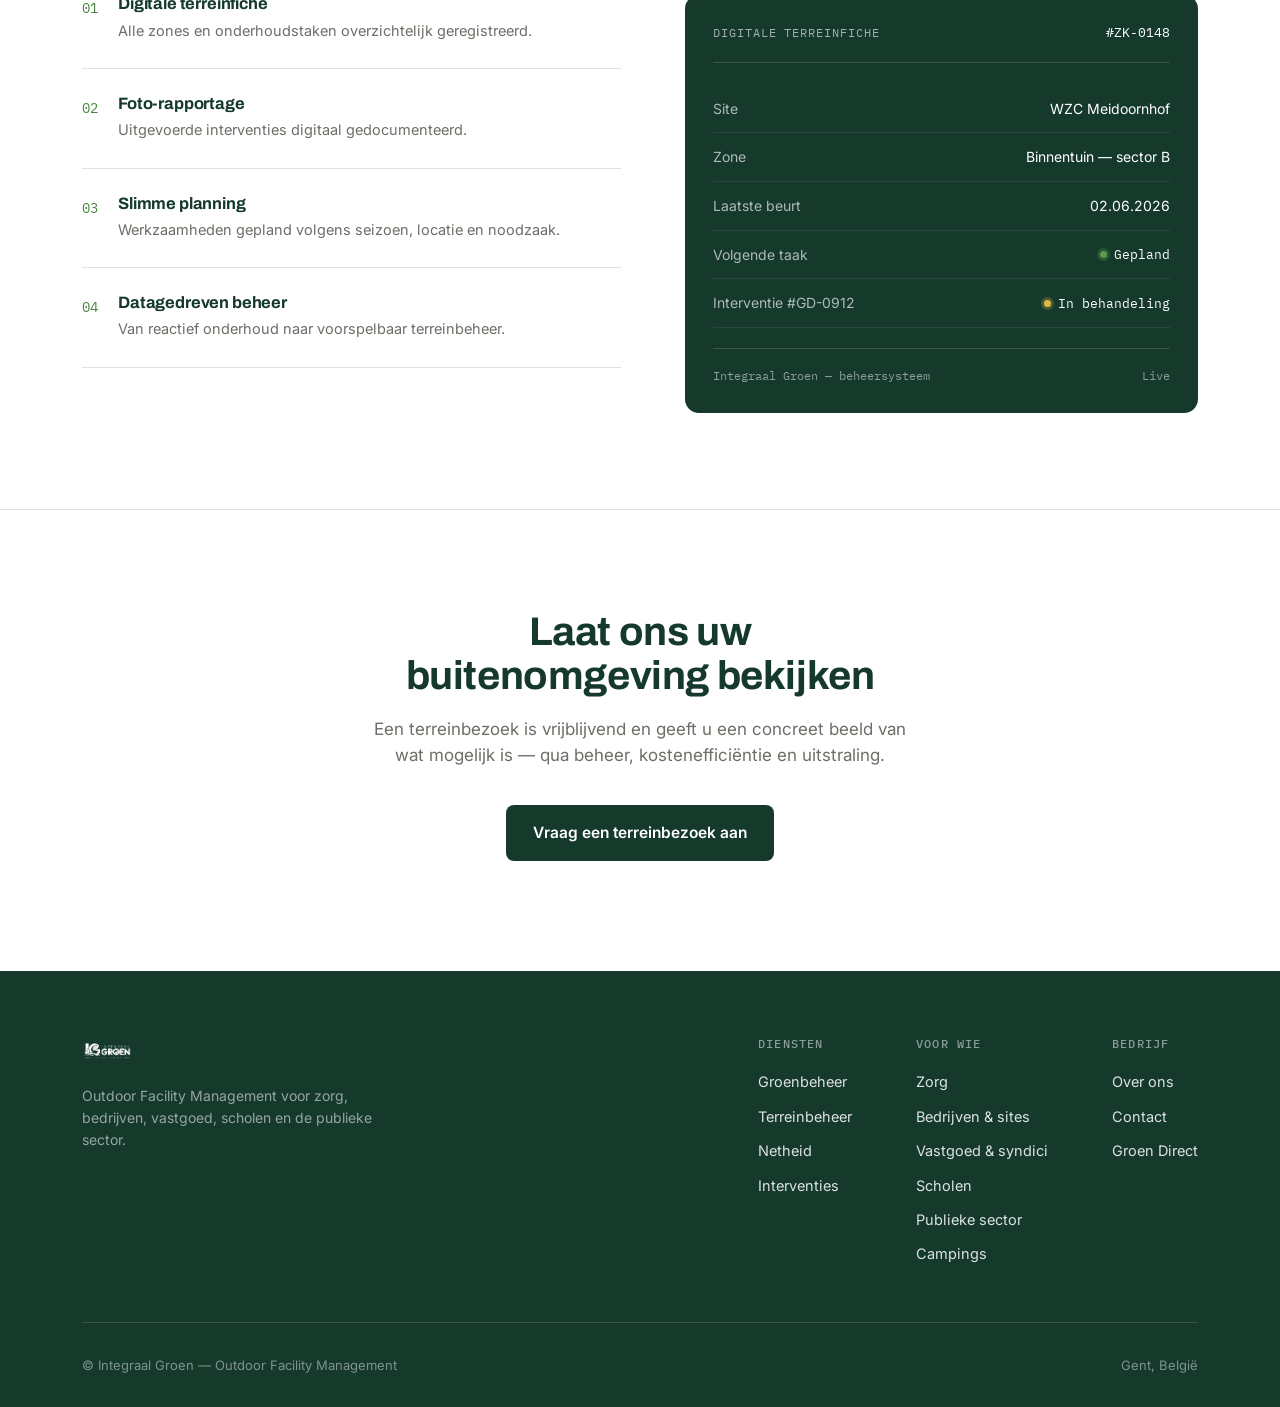
==== commit 096912af: "Add files via upload" ====
--- a/index.html
+++ b/index.html
@@ -27,6 +27,7 @@
           <a href="vastgoed.html">Residentieel vastgoed &amp; syndici</a>
           <a href="scholen.html">Scholen</a>
           <a href="publieke-sector.html">Publieke sector</a>
+          <a href="campings.html">Vakantieparken &amp; campings</a>
         </div>
       </div>
       <a href="index.html#contact">Over ons</a>
@@ -38,16 +39,21 @@
 <main>
 
   <section class="hero">
-    <div class="wrap">
-      <span class="eyebrow reveal">Outdoor Facility Management</span>
-      <h1 class="reveal">Uw buitenomgeving.<br>Integraal beheerd.</h1>
-      <p class="reveal">Groenbeheer, terreinonderhoud en snelle interventies voor bedrijven, zorginstellingen, residenties, syndici, scholen en openbare besturen.</p>
-      <div class="btn-row reveal">
-        <a href="#contact" class="btn btn-primary">Vraag een terreinbezoek aan</a>
-        <a href="groendirect.html" class="btn btn-secondary">Meld een interventie</a>
-      </div>
-      <div class="service-tags reveal">
-        <span>Groenbeheer</span><span>Terreinbeheer</span><span>Netheid</span><span>Interventies</span><span>Seizoensbeheer</span><span>Verbetering</span>
+    <div class="wrap hero-flex">
+      <div class="hero-copy">
+        <span class="eyebrow reveal">Outdoor Facility Management</span>
+        <h1 class="reveal">Uw buitenomgeving.<br>Integraal beheerd.</h1>
+        <p class="reveal">Groenbeheer, terreinonderhoud en snelle interventies voor bedrijven, zorginstellingen, residenties, syndici, scholen en openbare besturen.</p>
+        <div class="btn-row reveal">
+          <a href="#contact" class="btn btn-primary">Vraag een terreinbezoek aan</a>
+          <a href="groendirect.html" class="btn btn-secondary">Meld een interventie</a>
+        </div>
+        <div class="service-tags reveal">
+          <span>Groenbeheer</span><span>Terreinbeheer</span><span>Netheid</span><span>Interventies</span><span>Seizoensbeheer</span><span>Verbetering</span>
+        </div>
+      </div>
+      <div class="hero-visual reveal">
+        <img src="assets/banner-main.png" alt="Verzorgde, biodiverse buitenomgeving bij een bedrijfsgebouw">
       </div>
     </div>
   </section>
@@ -97,28 +103,32 @@
     <div class="wrap">
       <div class="section-head reveal">
         <span class="eyebrow">Voor wie wij werken</span>
-        <h2>Vijf omgevingen, elk met eigen eisen</h2>
+        <h2>Zes omgevingen, elk met eigen eisen</h2>
       </div>
       <div class="audience-grid reveal">
         <a href="zorg.html" class="audience-card">
-          <div class="photo-placeholder"><span class="tag">Foto: zorgomgeving</span></div>
+          <div class="photo-placeholder has-photo"><img class="fill-img" src="assets/IG_woonzorg_K.png" alt="Zorgomgeving"></div>
           <div class="audience-body"><h3>Zorg</h3><p>Veilig en verzorgd voor bewoners, bezoekers en medewerkers.</p><span class="link">Ontdek meer <span class="arrow">→</span></span></div>
         </a>
         <a href="bedrijven.html" class="audience-card">
-          <div class="photo-placeholder"><span class="tag">Foto: bedrijfsterrein</span></div>
+          <div class="photo-placeholder has-photo"><img class="fill-img" src="assets/IG_bedrijventerrein_K.png" alt="Bedrijfsterrein"></div>
           <div class="audience-body"><h3>Bedrijven &amp; sites</h3><p>Representatief, zonder operationele zorgen.</p><span class="link">Ontdek meer <span class="arrow">→</span></span></div>
         </a>
         <a href="vastgoed.html" class="audience-card">
-          <div class="photo-placeholder"><span class="tag">Foto: residentie</span></div>
+          <div class="photo-placeholder has-photo"><img class="fill-img" src="assets/IG_residenties_K.png" alt="Residentie"></div>
           <div class="audience-body"><h3>Vastgoed &amp; syndici</h3><p>Professioneel beheer van gemeenschappelijk groen.</p><span class="link">Ontdek meer <span class="arrow">→</span></span></div>
         </a>
         <a href="scholen.html" class="audience-card">
-          <div class="photo-placeholder"><span class="tag">Foto: schoolomgeving</span></div>
+          <div class="photo-placeholder has-photo"><img class="fill-img" src="assets/IG_scholen_K.png" alt="Schoolomgeving"></div>
           <div class="audience-body"><h3>Scholen</h3><p>Veilig en functioneel, afgestemd op het schoolritme.</p><span class="link">Ontdek meer <span class="arrow">→</span></span></div>
         </a>
         <a href="publieke-sector.html" class="audience-card">
-          <div class="photo-placeholder"><span class="tag">Foto: publieke ruimte</span></div>
+          <div class="photo-placeholder has-photo"><img class="fill-img" src="assets/IG_steden_K.png" alt="Publieke ruimte"></div>
           <div class="audience-body"><h3>Publieke sector</h3><p>Flexibele beheercapaciteit voor steden en gemeenten.</p><span class="link">Ontdek meer <span class="arrow">→</span></span></div>
+        </a>
+        <a href="campings.html" class="audience-card">
+          <div class="photo-placeholder has-photo"><img class="fill-img" src="assets/IG_vakantiepark_K.png" alt="Vakantiepark"></div>
+          <div class="audience-body"><h3>Vakantieparken &amp; campings</h3><p>Groen dat het vakantiegevoel versterkt, het hele seizoen door.</p><span class="link">Ontdek meer <span class="arrow">→</span></span></div>
         </a>
       </div>
     </div>
@@ -194,6 +204,7 @@
           <a href="vastgoed.html">Vastgoed &amp; syndici</a>
           <a href="scholen.html">Scholen</a>
           <a href="publieke-sector.html">Publieke sector</a>
+          <a href="campings.html">Campings</a>
         </div>
         <div class="footer-col">
           <h5>Bedrijf</h5>
--- a/style.css
+++ b/style.css
@@ -53,8 +53,7 @@
 /* ---------- NAV ---------- */
 header{
   position:sticky; top:0; z-index:100;
-  background:rgba(255,255,255,0.94);
-  backdrop-filter:blur(8px);
+  background:rgba(255,255,255,0.98);
   border-bottom:1px solid var(--line);
 }
 nav.wrap{
@@ -141,7 +140,16 @@
 }
 
 /* ---------- HERO (generic, homepage + subpages) ---------- */
-.hero{ padding:110px 0 90px; border-bottom:1px solid var(--line); }
+.hero{ padding:110px 0 90px; border-bottom:1px solid var(--line); overflow:hidden; }
+.hero-flex{ display:flex; align-items:center; gap:8px; }
+.hero-copy{ flex:0 0 54%; max-width:54%; position:relative; z-index:2; }
+.hero-visual{ flex:1; min-width:0; margin-left:-110px; z-index:1; }
+.hero-visual img{ width:100%; height:auto; display:block; }
+@media (max-width:980px){
+  .hero-flex{ flex-direction:column; align-items:stretch; }
+  .hero-copy{ flex:1 1 auto; max-width:100%; }
+  .hero-visual{ margin-left:0; margin-top:36px; order:2; max-width:520px; }
+}
 .hero h1{ font-size:clamp(34px, 5vw, 58px); max-width:17ch; margin-bottom:26px; }
 .hero p{ font-size:19px; color:var(--ink-soft); max-width:58ch; margin-bottom:40px; }
 .btn-row{ display:flex; gap:16px; flex-wrap:wrap; margin-bottom:0; }
@@ -208,14 +216,15 @@
 .service-card p{color:var(--ink-soft); font-size:15px;}
 
 /* ---------- VOOR WIE / AUDIENCE CARDS ---------- */
-.audience-grid{ display:grid; grid-template-columns:repeat(5, 1fr); gap:18px; }
+.audience-grid{ display:grid; grid-template-columns:repeat(3, 1fr); gap:18px; }
 .audience-card{ border:1px solid var(--line); border-radius:12px; overflow:hidden; transition:box-shadow .25s ease, transform .25s ease; }
 .audience-card:hover{box-shadow:0 18px 38px rgba(21,58,44,.12); transform:translateY(-3px);}
 .photo-placeholder{
-  aspect-ratio:4/5; background:linear-gradient(160deg, var(--green-deep) 0%, var(--green-deep-2) 100%);
+  aspect-ratio:3/5; background:linear-gradient(160deg, var(--green-deep) 0%, var(--green-deep-2) 100%);
   position:relative; display:flex; align-items:flex-end; overflow:hidden;
 }
-.photo-placeholder::before{
+.fill-img{ position:absolute; inset:0; width:100%; height:100%; object-fit:cover; display:block; }
+.photo-placeholder:not(.has-photo)::before{
   content:''; position:absolute; inset:0;
   background-image:repeating-linear-gradient(45deg, rgba(255,255,255,0.045) 0 2px, transparent 2px 14px);
 }
@@ -236,7 +245,7 @@
   background:linear-gradient(160deg, var(--green-deep) 0%, var(--green-deep-2) 100%);
   border-radius:14px; position:relative; overflow:hidden; margin-bottom:8px;
 }
-.photo-banner::before{
+.photo-banner:not(.has-photo)::before{
   content:''; position:absolute; inset:0;
   background-image:repeating-linear-gradient(45deg, rgba(255,255,255,0.045) 0 2px, transparent 2px 14px);
 }
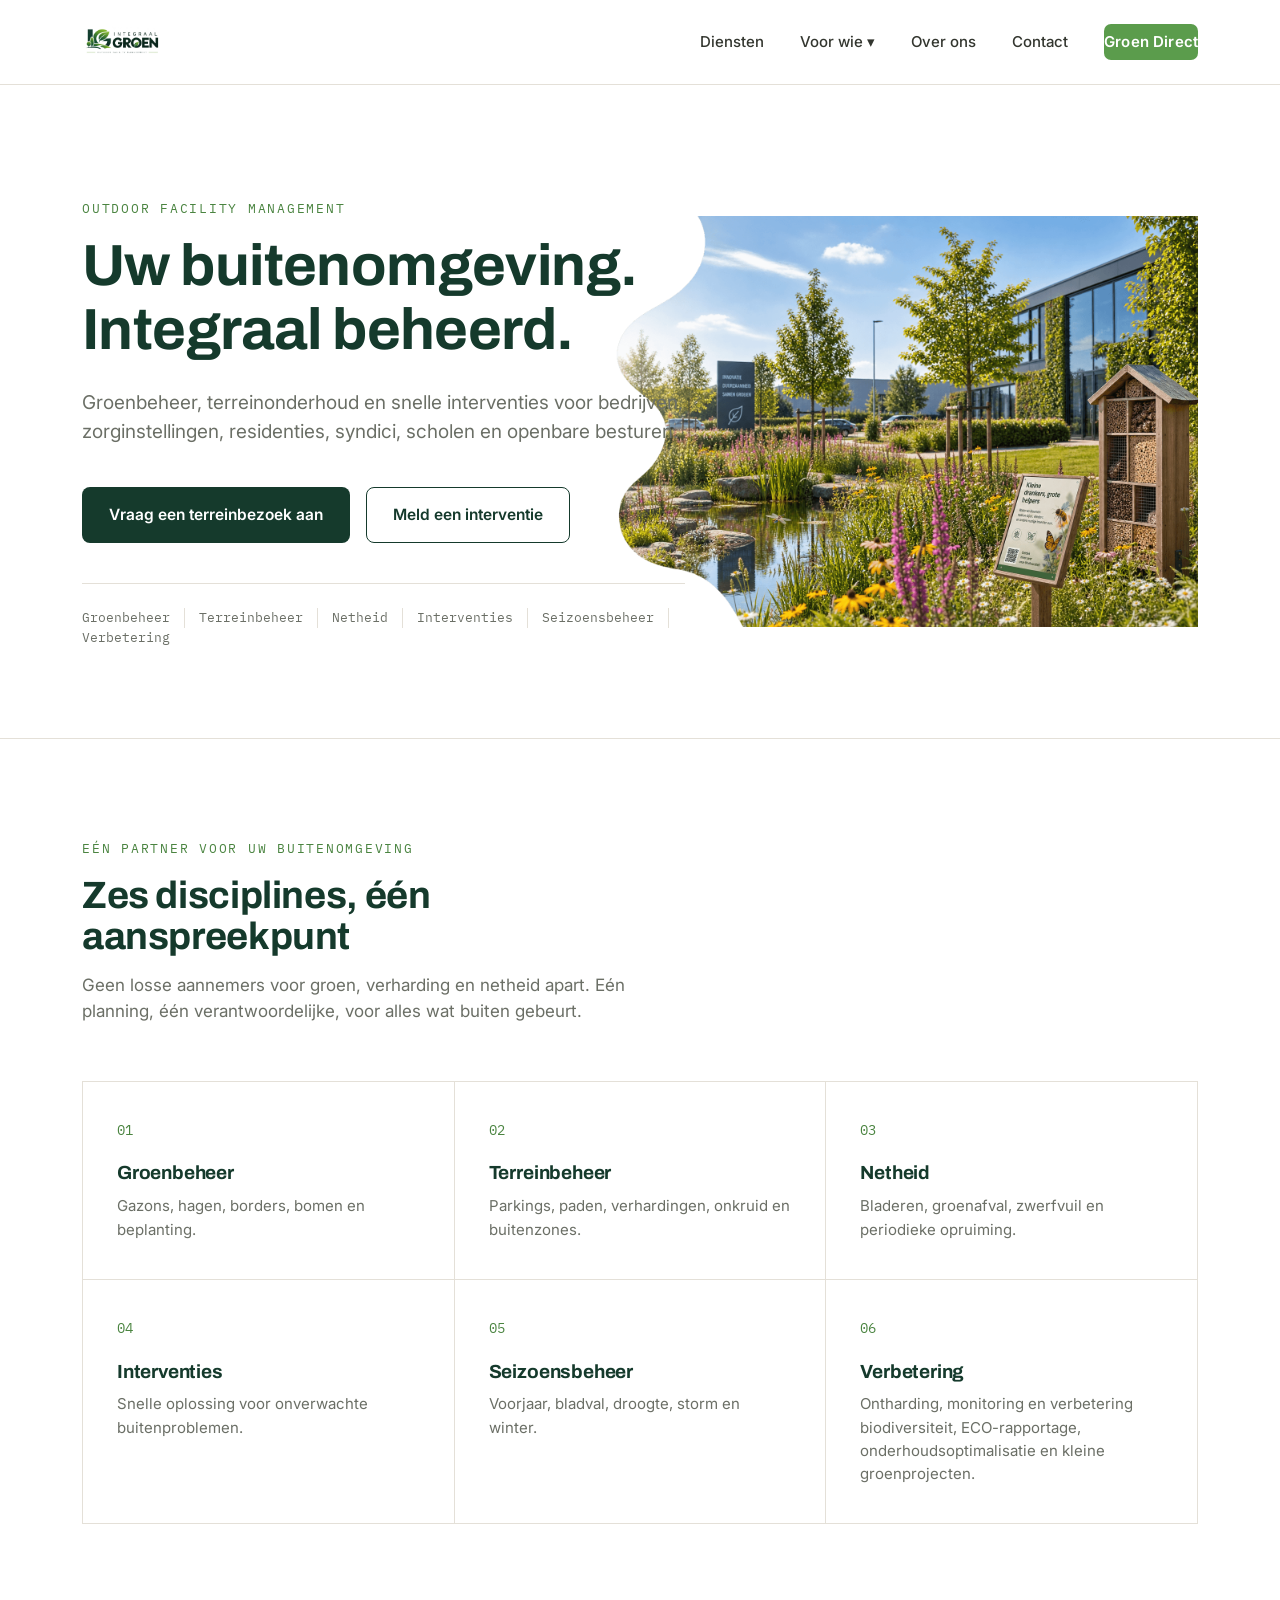
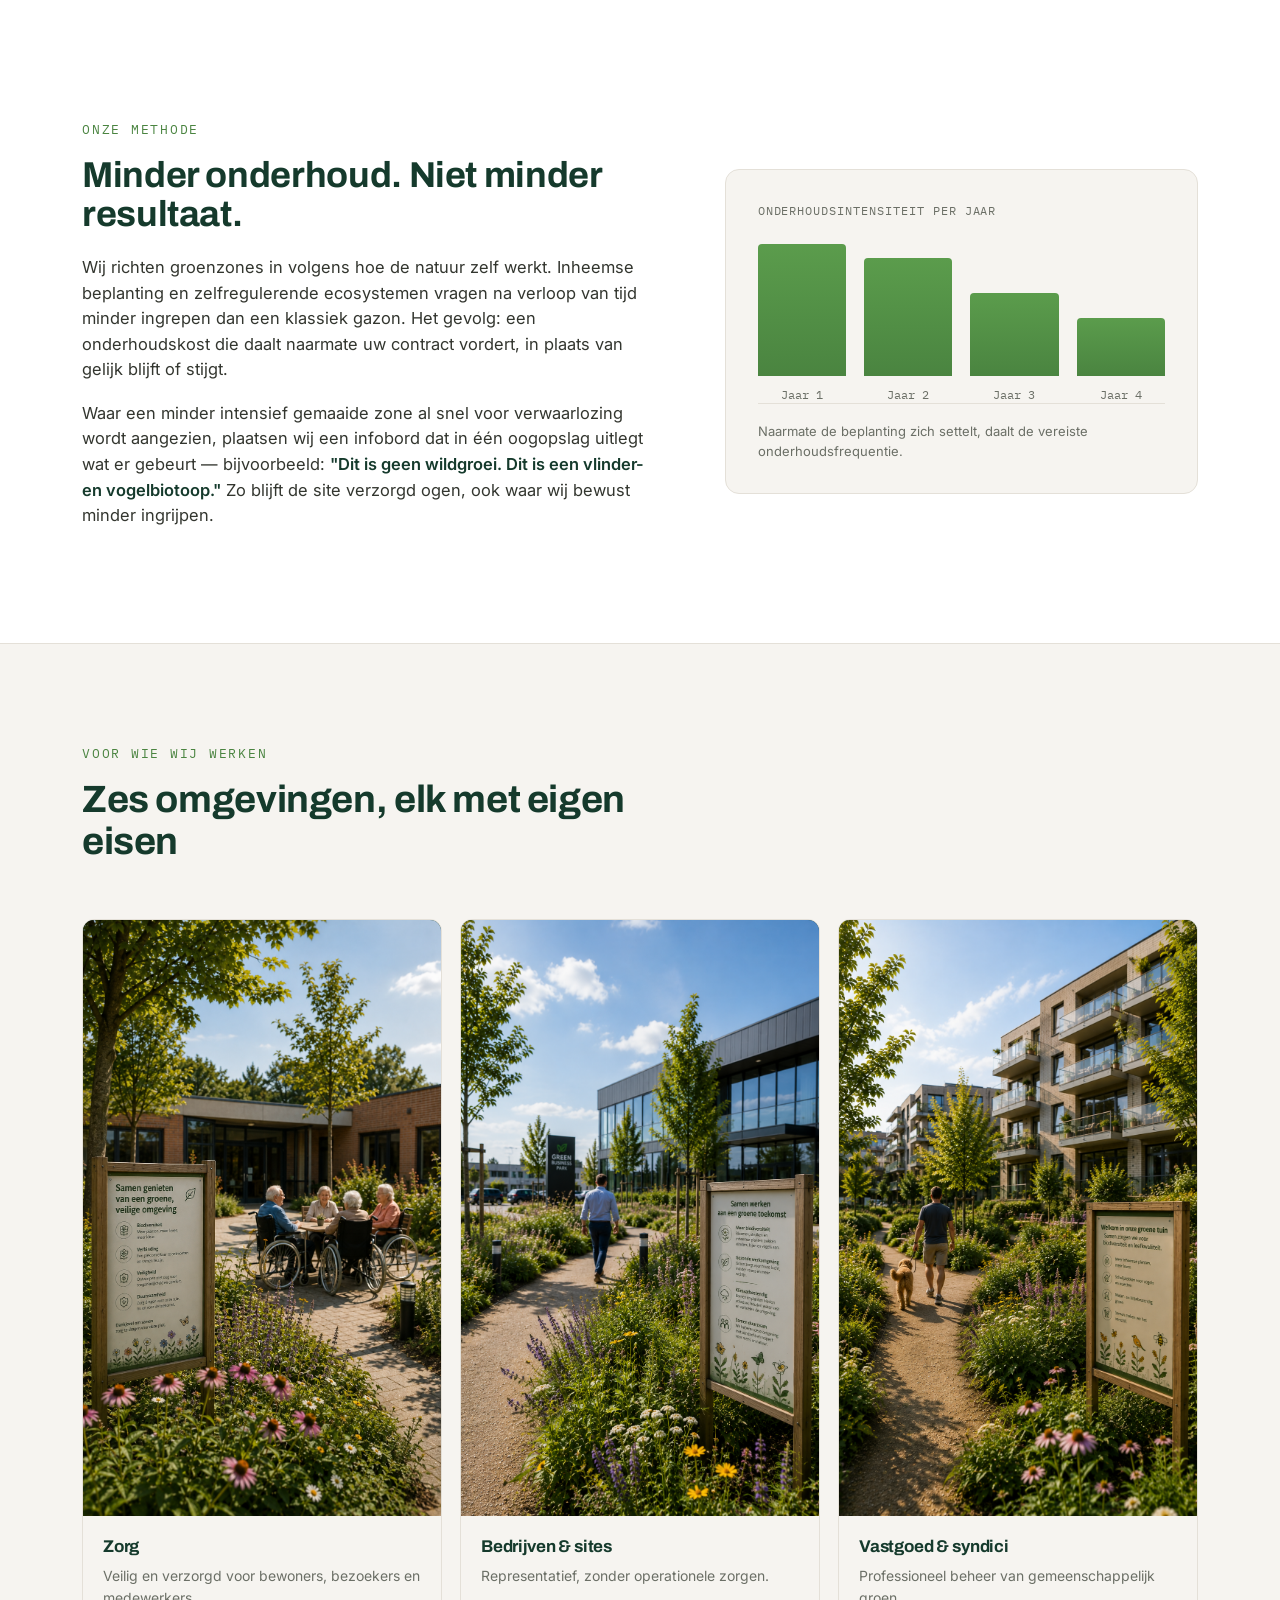
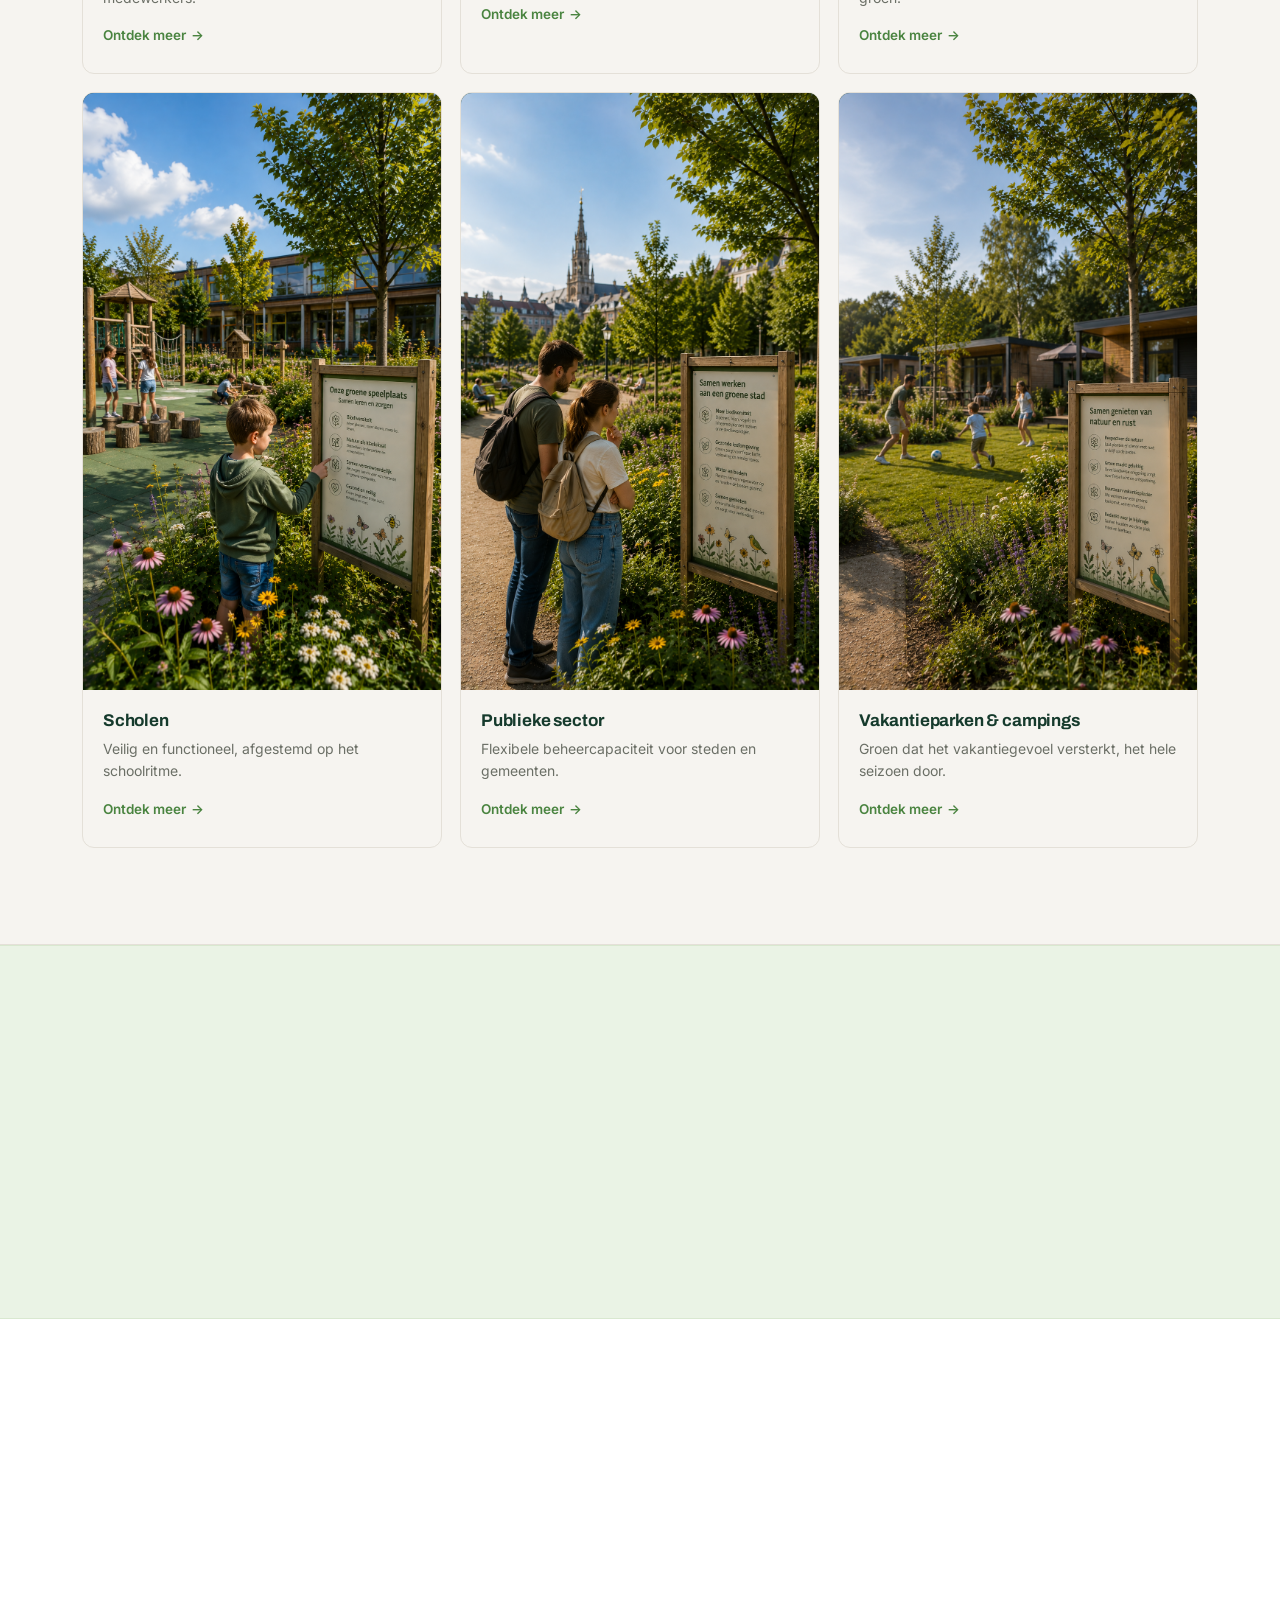
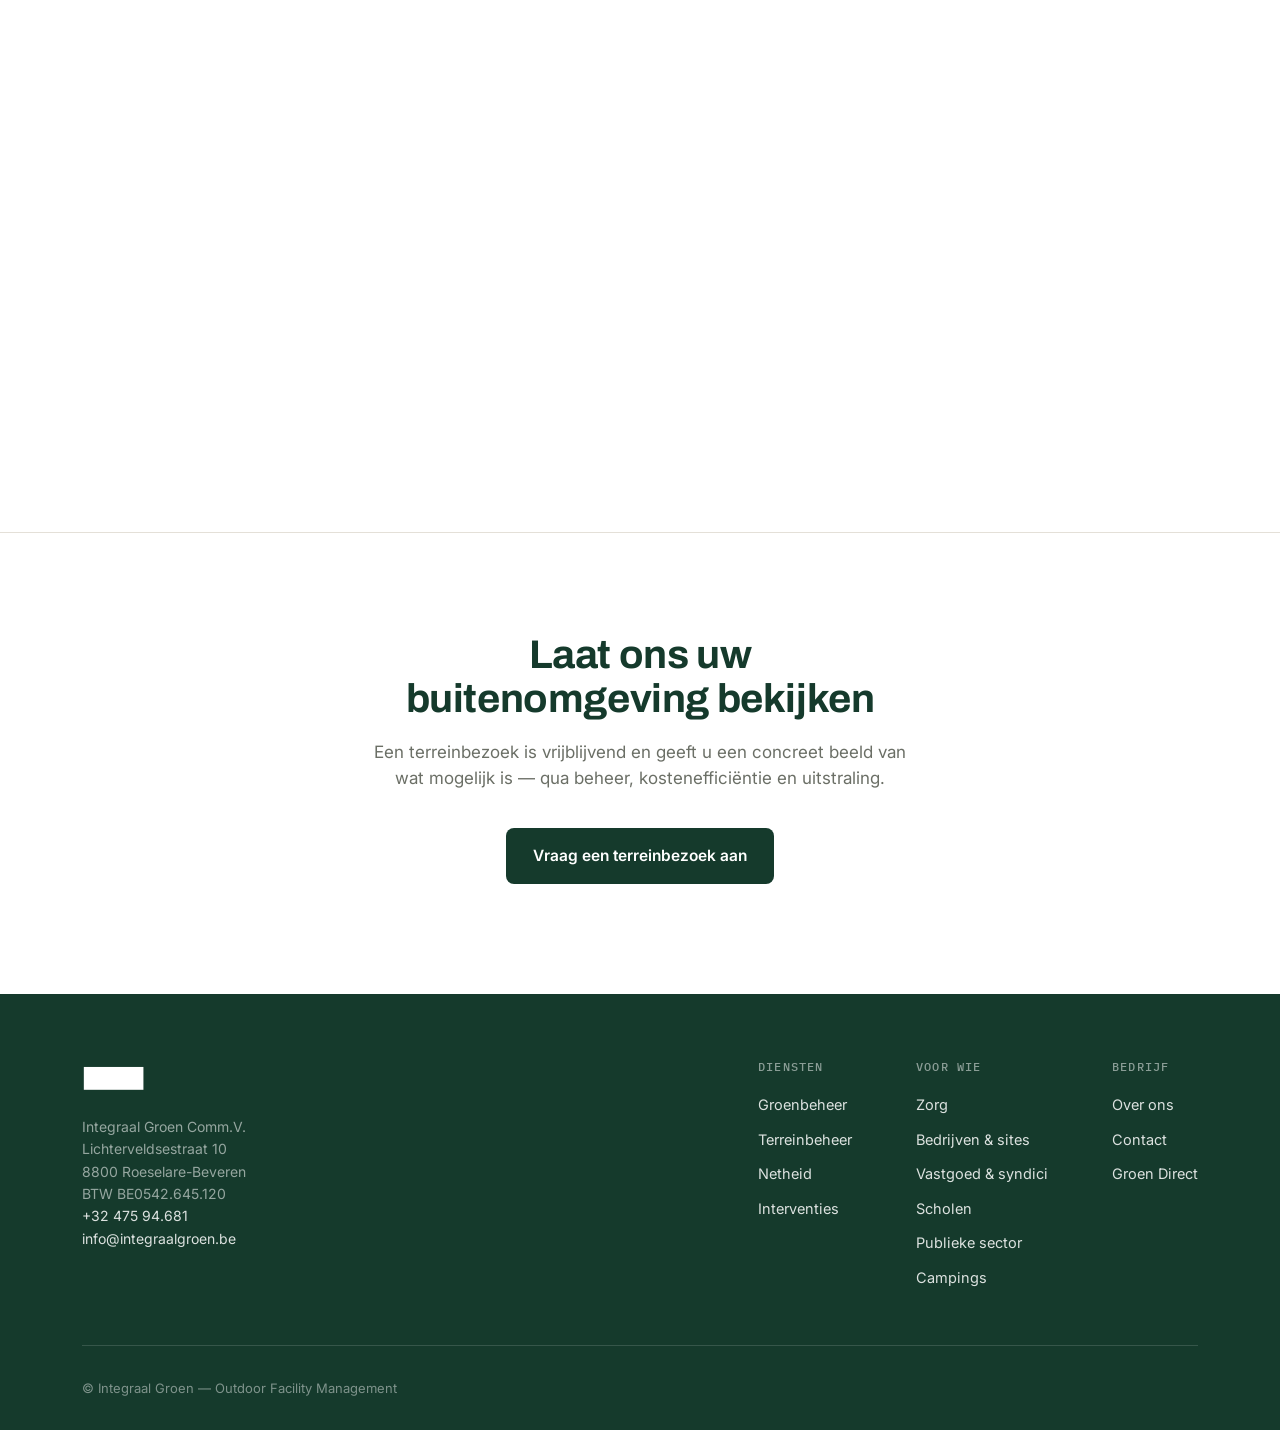
==== commit 2be59e1a: "Add files via upload" ====
--- a/index.html
+++ b/index.html
@@ -30,8 +30,8 @@
           <a href="campings.html">Vakantieparken &amp; campings</a>
         </div>
       </div>
-      <a href="index.html#contact">Over ons</a>
-      <a href="index.html#contact">Contact</a>
+      <a href="over-ons.html">Over ons</a>
+      <a href="contact.html">Contact</a>
       <a href="groendirect.html" class="btn-nav">Groen Direct</a>
     </div>
   </nav>
@@ -71,7 +71,7 @@
         <div class="service-card"><span class="num mono">03</span><h3>Netheid</h3><p>Bladeren, groenafval, zwerfvuil en periodieke opruiming.</p></div>
         <div class="service-card"><span class="num mono">04</span><h3>Interventies</h3><p>Snelle oplossing voor onverwachte buitenproblemen.</p></div>
         <div class="service-card"><span class="num mono">05</span><h3>Seizoensbeheer</h3><p>Voorjaar, bladval, droogte, storm en winter.</p></div>
-        <div class="service-card"><span class="num mono">06</span><h3>Verbetering</h3><p>Ontharding, <a href="#methode" style="color:var(--green-fresh-dark); text-decoration:underline;">biodiversiteit</a>, onderhoudsoptimalisatie en kleine groenprojecten.</p></div>
+        <div class="service-card"><span class="num mono">06</span><h3>Verbetering</h3><p>Ontharding, monitoring en verbetering biodiversiteit, ECO-rapportage, onderhoudsoptimalisatie en kleine groenprojecten.</p></div>
       </div>
     </div>
   </section>
@@ -177,7 +177,7 @@
     <div class="wrap">
       <h2 class="reveal">Laat ons uw buitenomgeving bekijken</h2>
       <p class="reveal">Een terreinbezoek is vrijblijvend en geeft u een concreet beeld van wat mogelijk is — qua beheer, kostenefficiëntie en uitstraling.</p>
-      <a href="#" class="btn btn-primary reveal">Vraag een terreinbezoek aan</a>
+      <a href="contact.html" class="btn btn-primary reveal">Vraag een terreinbezoek aan</a>
     </div>
   </section>
 
@@ -187,7 +187,14 @@
     <div class="footer-top">
       <div class="footer-brand">
         <img class="footer-logo" src="assets/logo.png" alt="Integraal Groen">
-        <p>Outdoor Facility Management voor zorg, bedrijven, vastgoed, scholen en de publieke sector.</p>
+        <p>
+          Integraal Groen Comm.V.<br>
+          Lichterveldsestraat 10<br>
+          8800 Roeselare-Beveren<br>
+          BTW BE0542.645.120<br>
+          <a href="tel:+3247594681" style="color:rgba(255,255,255,0.85);">+32 475 94.681</a><br>
+          <a href="mailto:info@integraalgroen.be" style="color:rgba(255,255,255,0.85);">info@integraalgroen.be</a>
+        </p>
       </div>
       <div class="footer-cols">
         <div class="footer-col">
@@ -208,15 +215,14 @@
         </div>
         <div class="footer-col">
           <h5>Bedrijf</h5>
-          <a href="index.html#contact">Over ons</a>
-          <a href="index.html#contact">Contact</a>
+          <a href="over-ons.html">Over ons</a>
+          <a href="contact.html">Contact</a>
           <a href="groendirect.html">Groen Direct</a>
         </div>
       </div>
     </div>
     <div class="footer-bottom">
       <span>© Integraal Groen — Outdoor Facility Management</span>
-      <span>Gent, België</span>
     </div>
   </div>
 </footer>
--- a/style.css
+++ b/style.css
@@ -60,7 +60,7 @@
   display:flex; align-items:center; justify-content:space-between;
   height:84px;
 }
-.logo-mark{height:44px; width:auto;}
+.logo-mark{height:54px; width:auto;}
 .nav-links{ display:flex; align-items:center; gap:36px; font-size:15px; font-weight:500; }
 .nav-links a{ position:relative; color:var(--ink); padding:6px 0; }
 .nav-links > a:not(.btn-nav)::after{
@@ -241,7 +241,7 @@
 
 /* large photo banner for subpages */
 .photo-banner{
-  aspect-ratio:16/6;
+  aspect-ratio:3/2;
   background:linear-gradient(160deg, var(--green-deep) 0%, var(--green-deep-2) 100%);
   border-radius:14px; position:relative; overflow:hidden; margin-bottom:8px;
 }
@@ -326,7 +326,7 @@
 footer{ background:var(--green-deep); color:rgba(255,255,255,0.72); padding:64px 0 32px; }
 .footer-top{ display:flex; justify-content:space-between; gap:40px; flex-wrap:wrap; padding-bottom:44px; margin-bottom:32px; border-bottom:1px solid rgba(255,255,255,0.14); }
 .footer-brand{max-width:320px;}
-.footer-logo{height:34px; margin-bottom:16px; filter:brightness(0) invert(1);}
+.footer-logo{height:42px; margin-bottom:16px; filter:brightness(0) invert(1);}
 .footer-brand p{font-size:14px; line-height:1.6; color:rgba(255,255,255,0.55);}
 .footer-cols{display:flex; gap:64px; flex-wrap:wrap;}
 .footer-col h5{ font-family:'IBM Plex Mono', monospace; font-size:12px; letter-spacing:.1em; text-transform:uppercase; color:rgba(255,255,255,0.5); margin-bottom:18px; font-weight:500; }
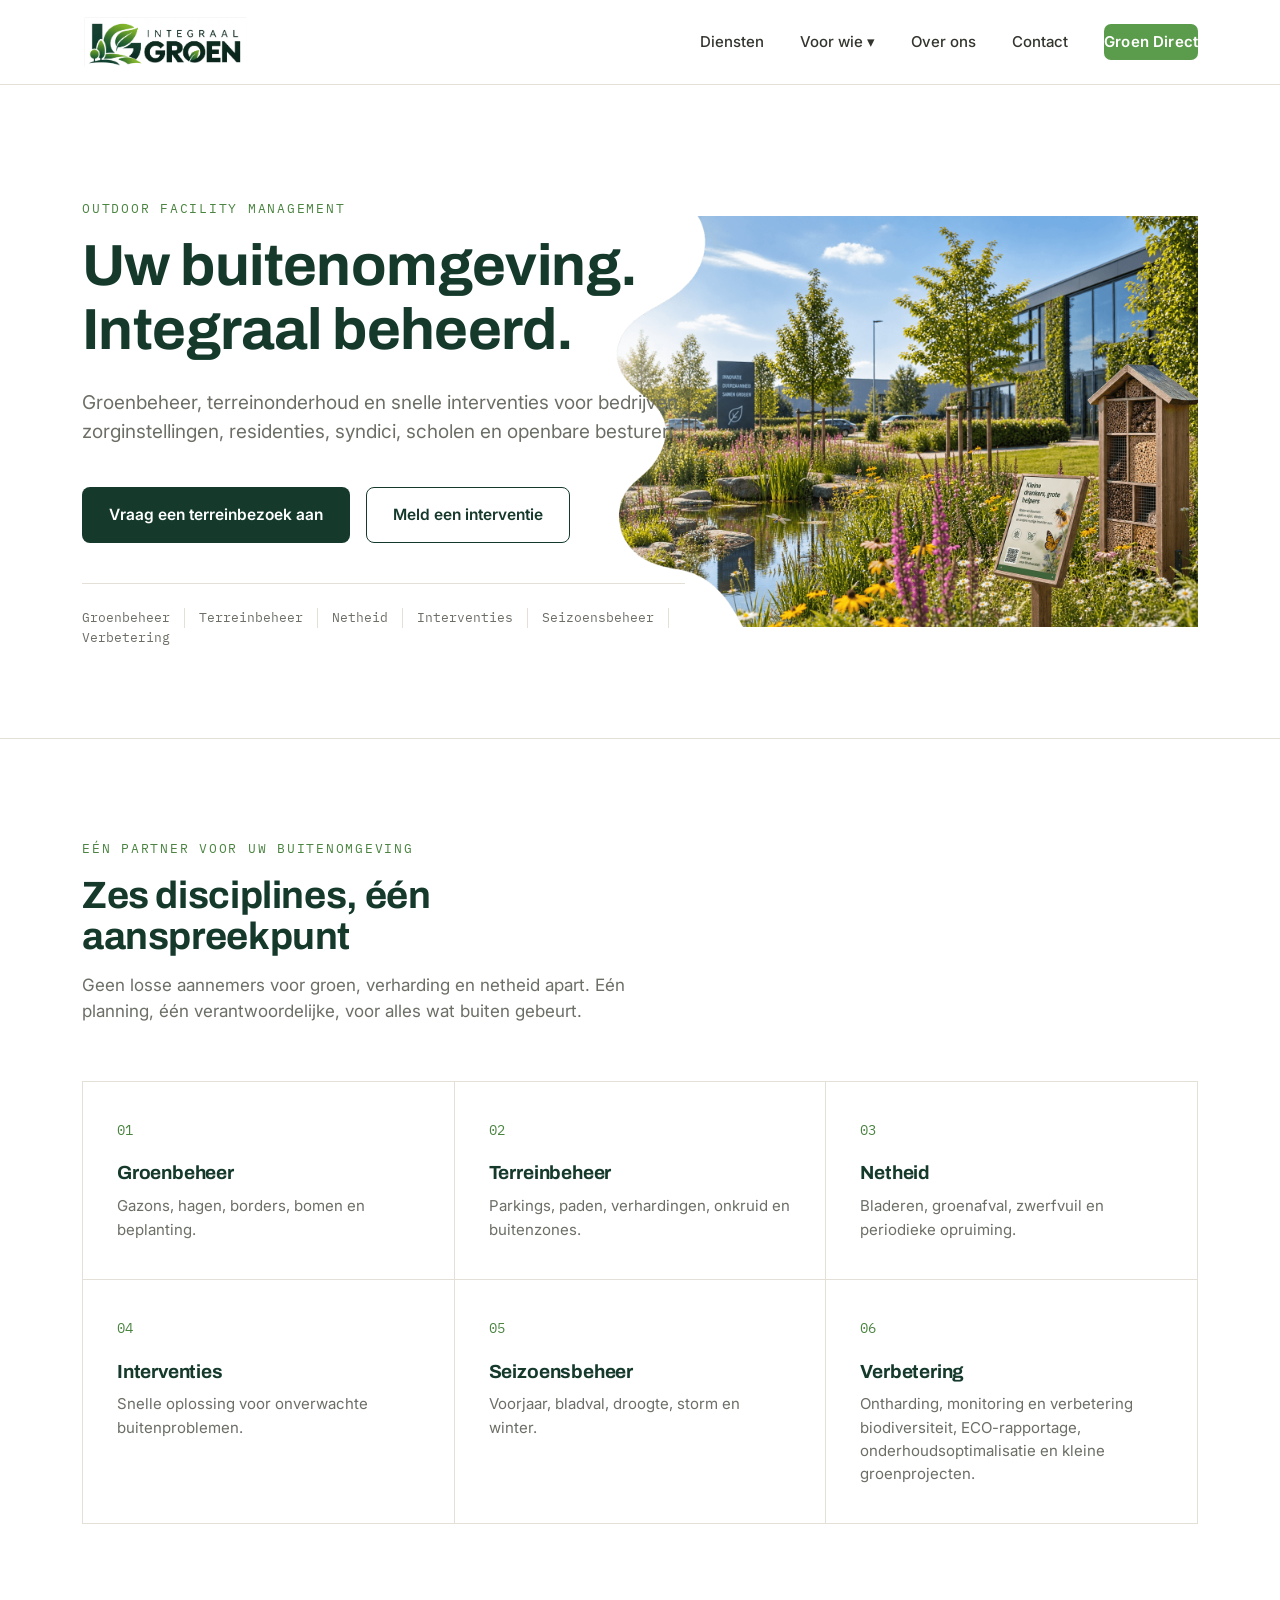
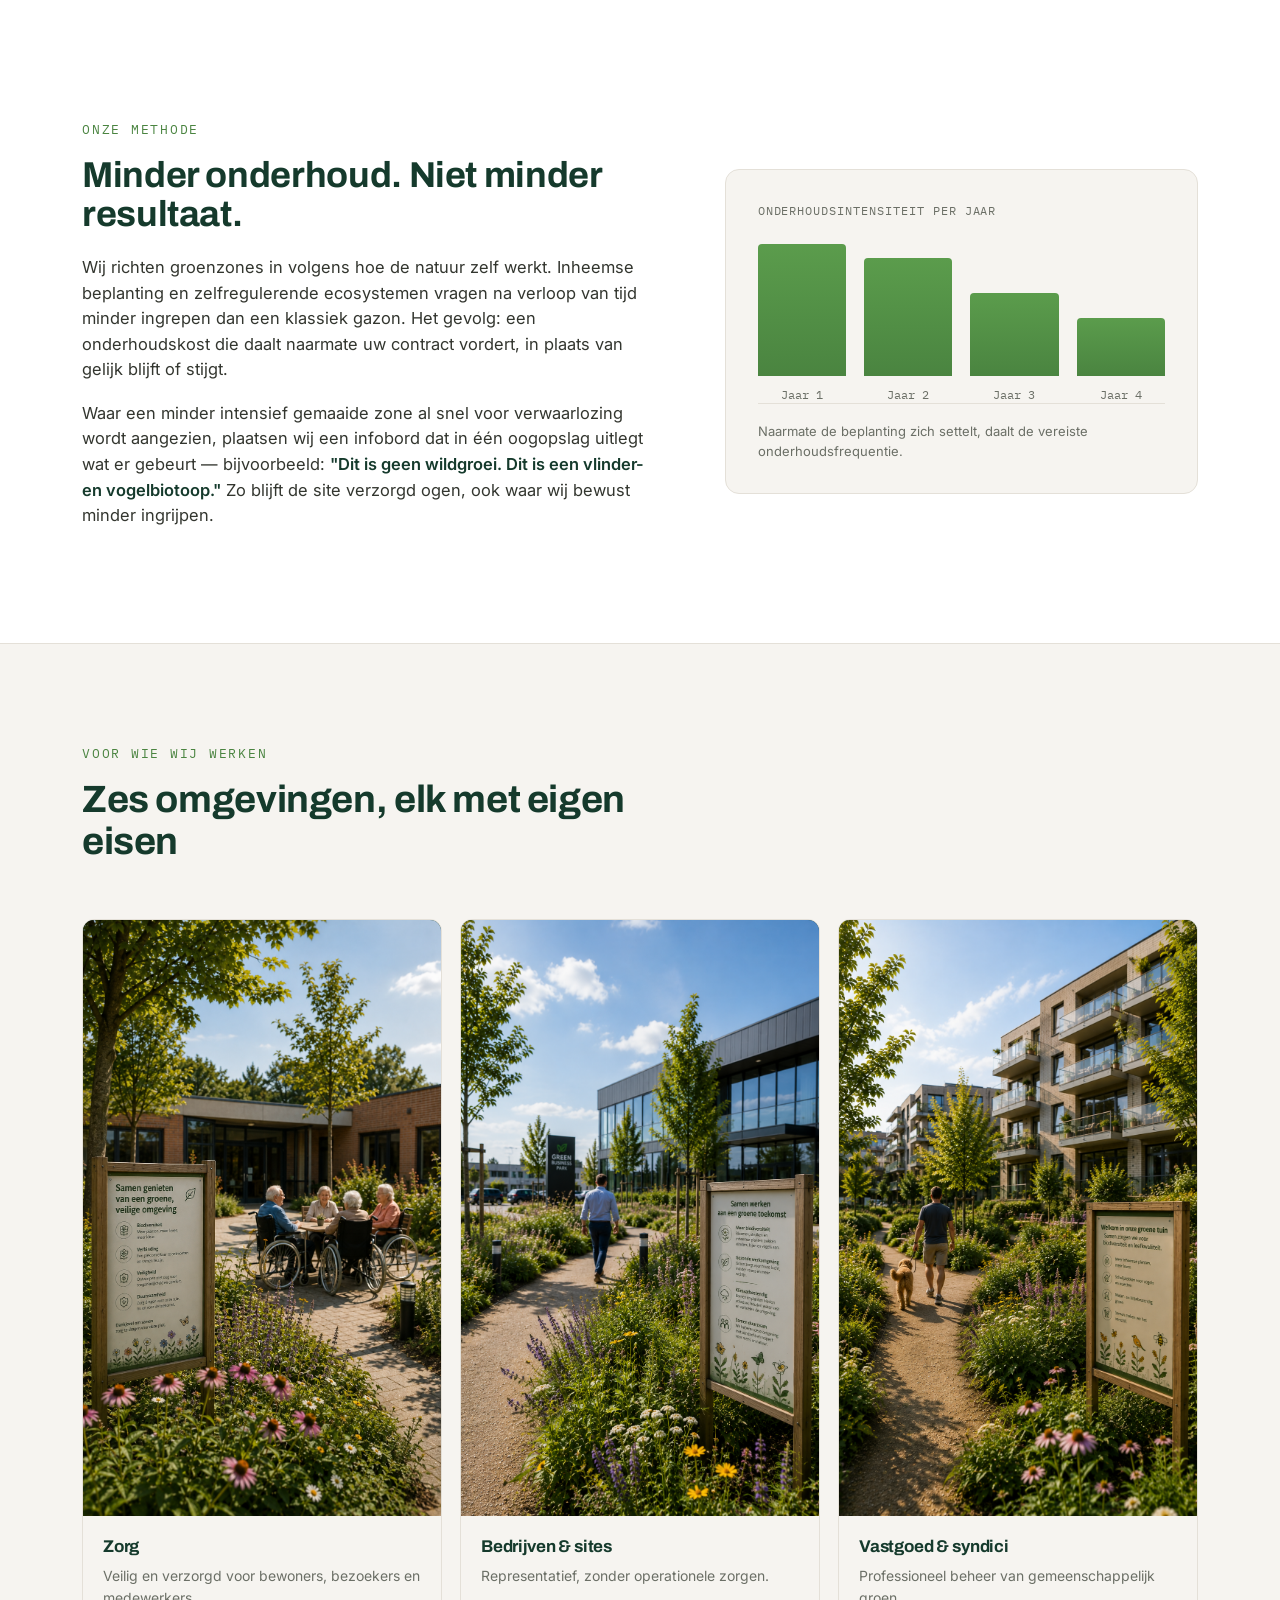
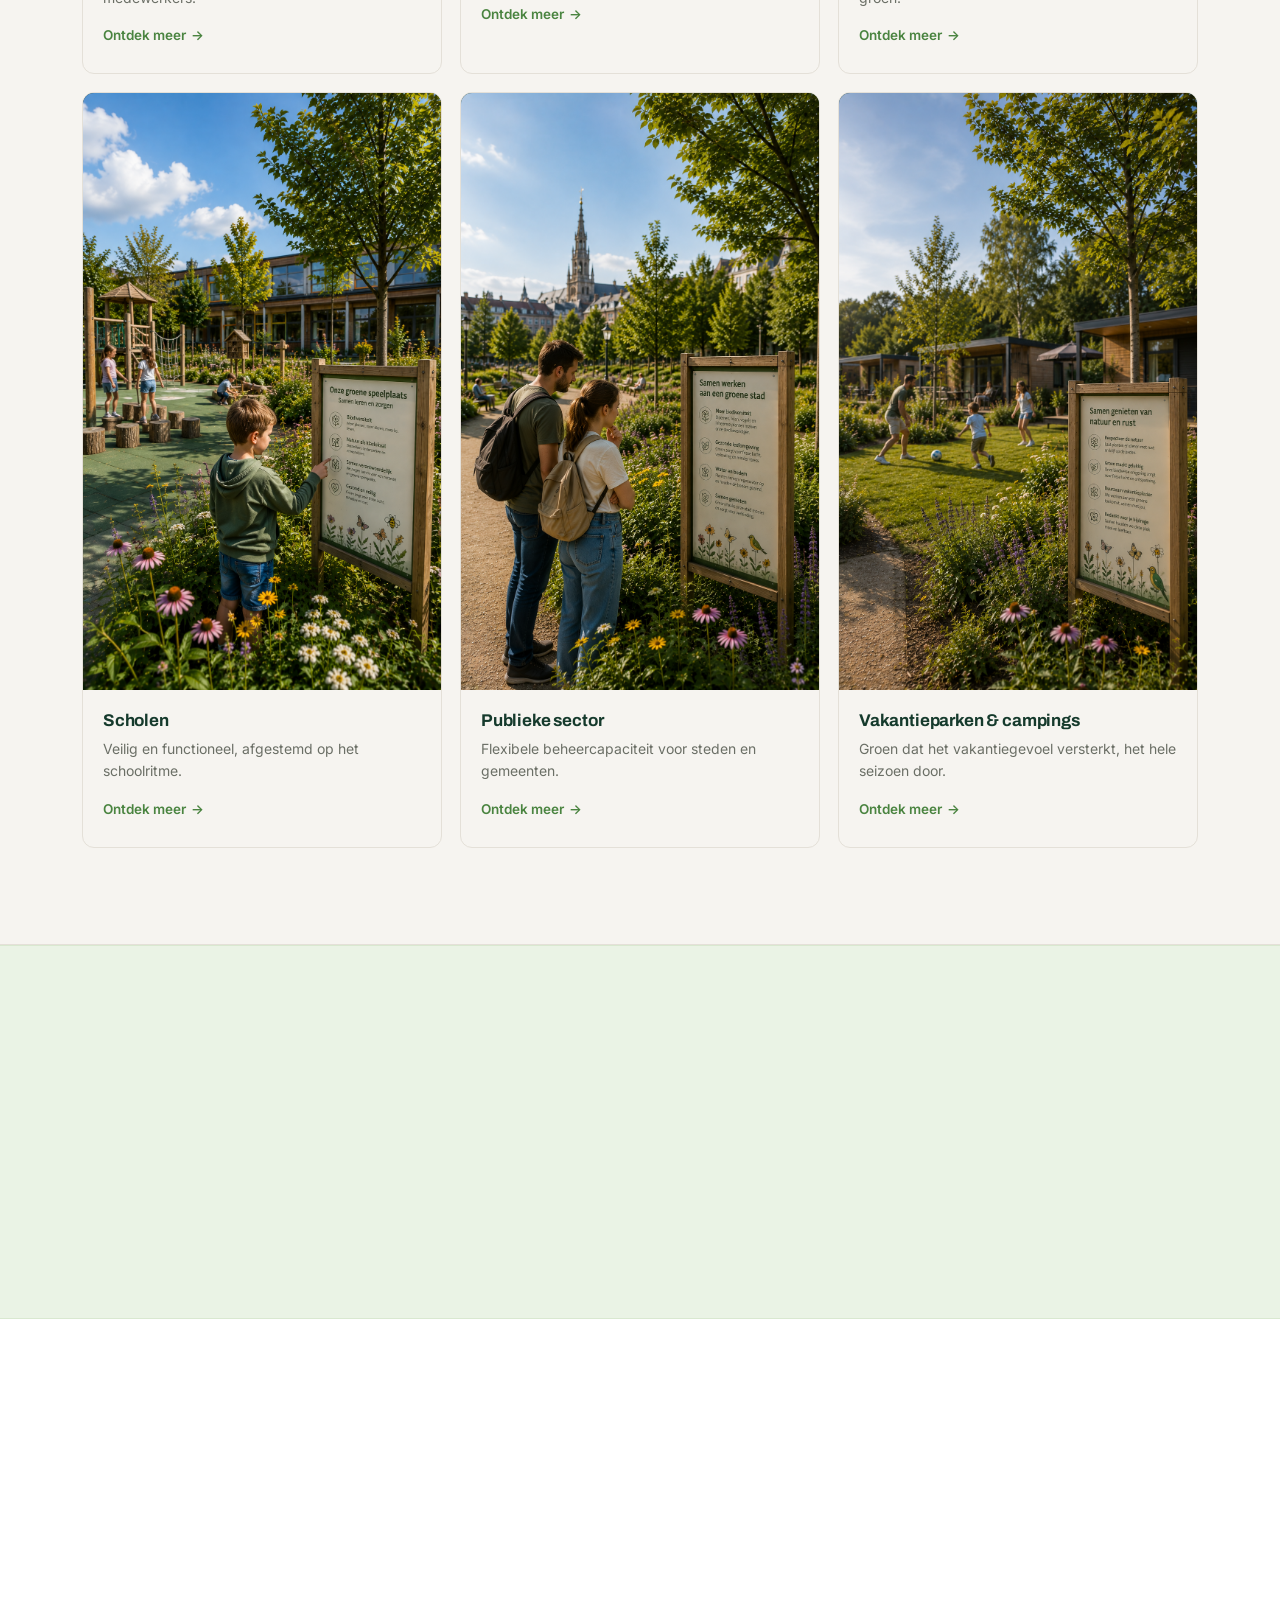
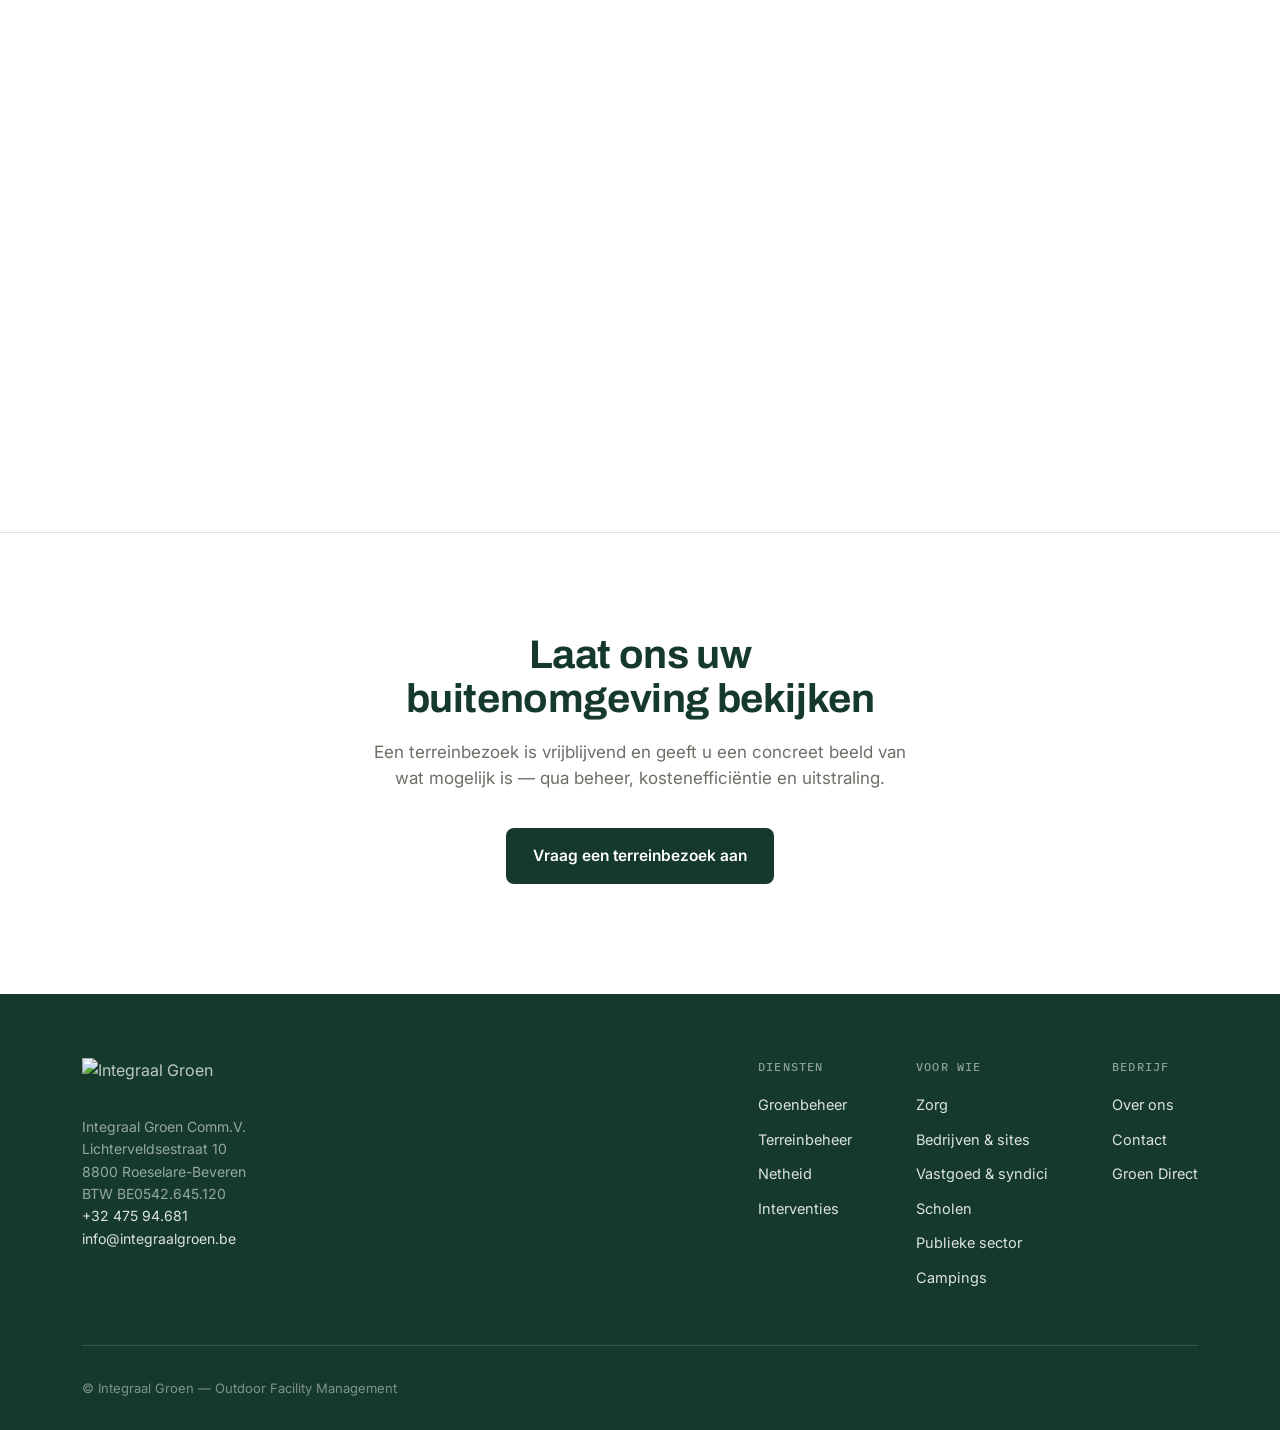
==== commit 2b40b30d: "Add files via upload" ====
--- a/index.html
+++ b/index.html
@@ -186,7 +186,7 @@
   <div class="wrap">
     <div class="footer-top">
       <div class="footer-brand">
-        <img class="footer-logo" src="assets/logo.png" alt="Integraal Groen">
+        <img class="footer-logo" src="assets/logo-white.png" alt="Integraal Groen">
         <p>
           Integraal Groen Comm.V.<br>
           Lichterveldsestraat 10<br>
--- a/style.css
+++ b/style.css
@@ -326,7 +326,7 @@
 footer{ background:var(--green-deep); color:rgba(255,255,255,0.72); padding:64px 0 32px; }
 .footer-top{ display:flex; justify-content:space-between; gap:40px; flex-wrap:wrap; padding-bottom:44px; margin-bottom:32px; border-bottom:1px solid rgba(255,255,255,0.14); }
 .footer-brand{max-width:320px;}
-.footer-logo{height:42px; margin-bottom:16px; filter:brightness(0) invert(1);}
+.footer-logo{height:42px; margin-bottom:16px;}
 .footer-brand p{font-size:14px; line-height:1.6; color:rgba(255,255,255,0.55);}
 .footer-cols{display:flex; gap:64px; flex-wrap:wrap;}
 .footer-col h5{ font-family:'IBM Plex Mono', monospace; font-size:12px; letter-spacing:.1em; text-transform:uppercase; color:rgba(255,255,255,0.5); margin-bottom:18px; font-weight:500; }
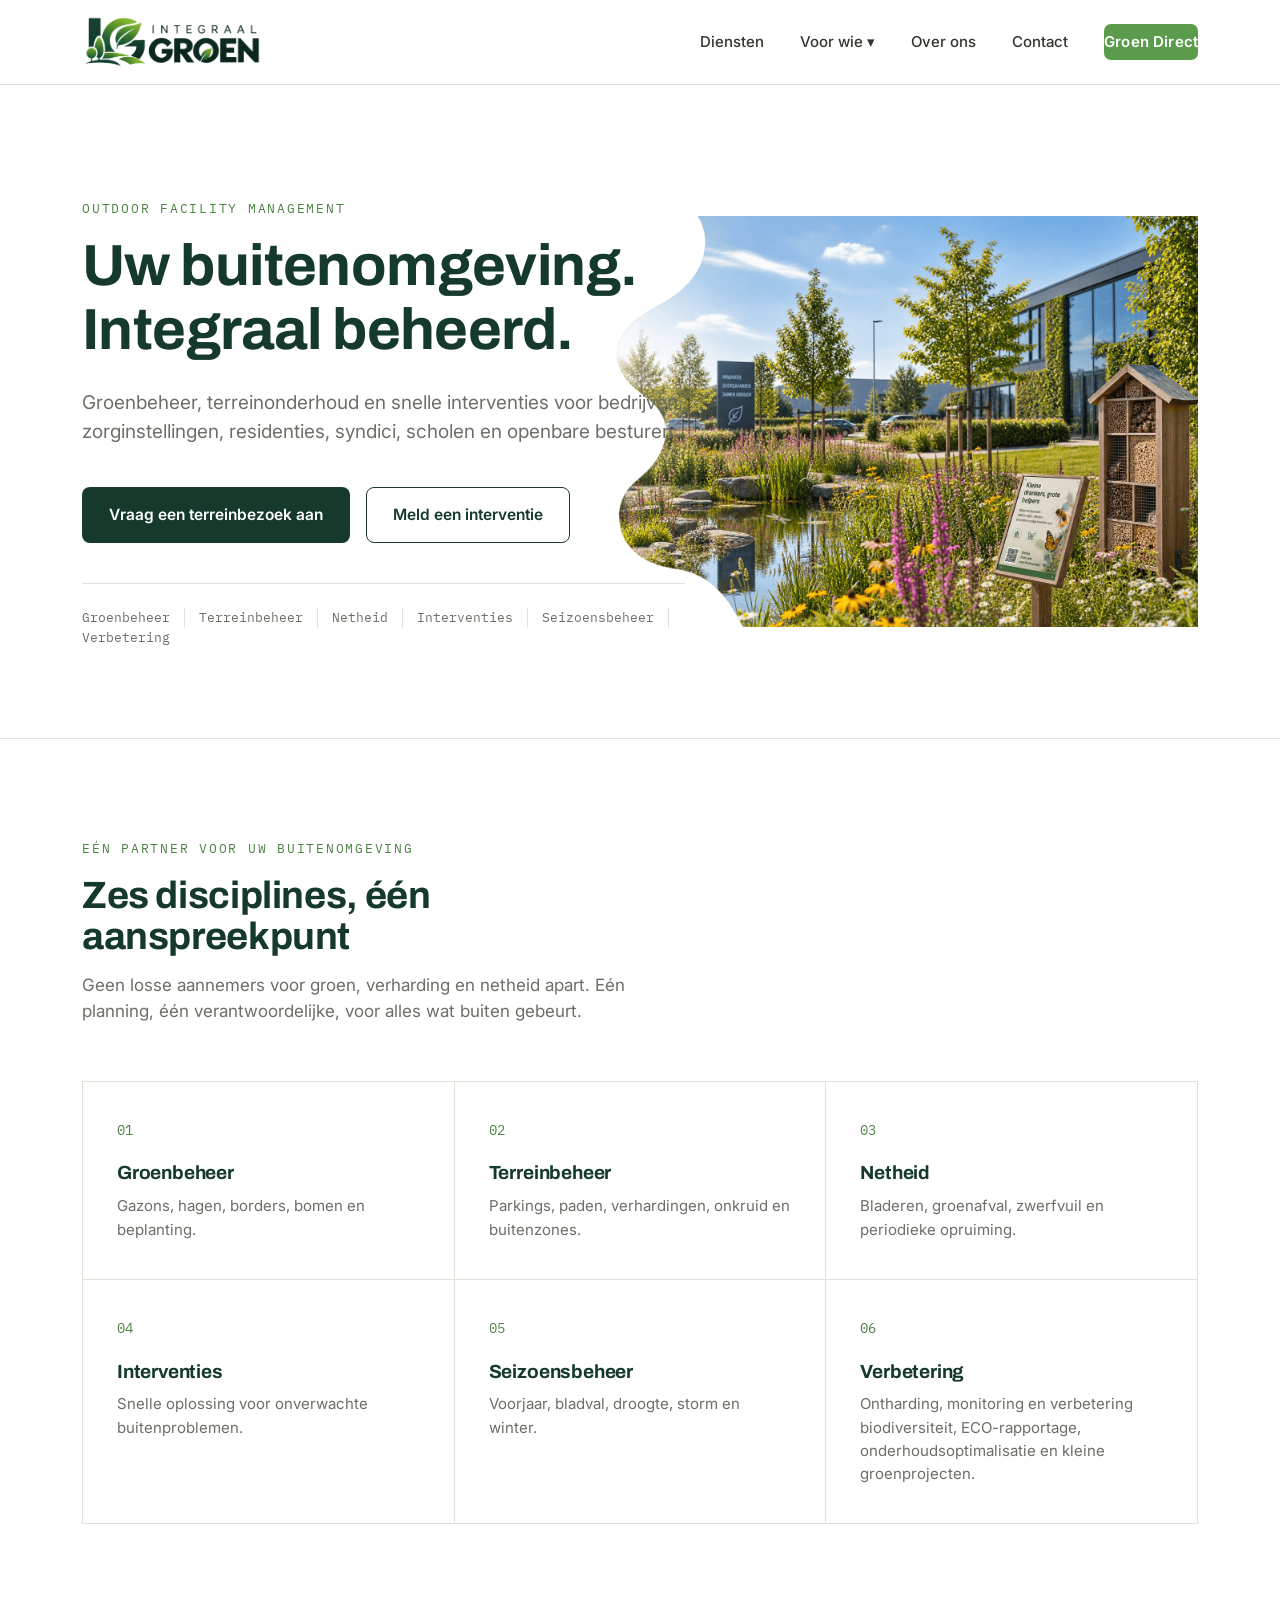
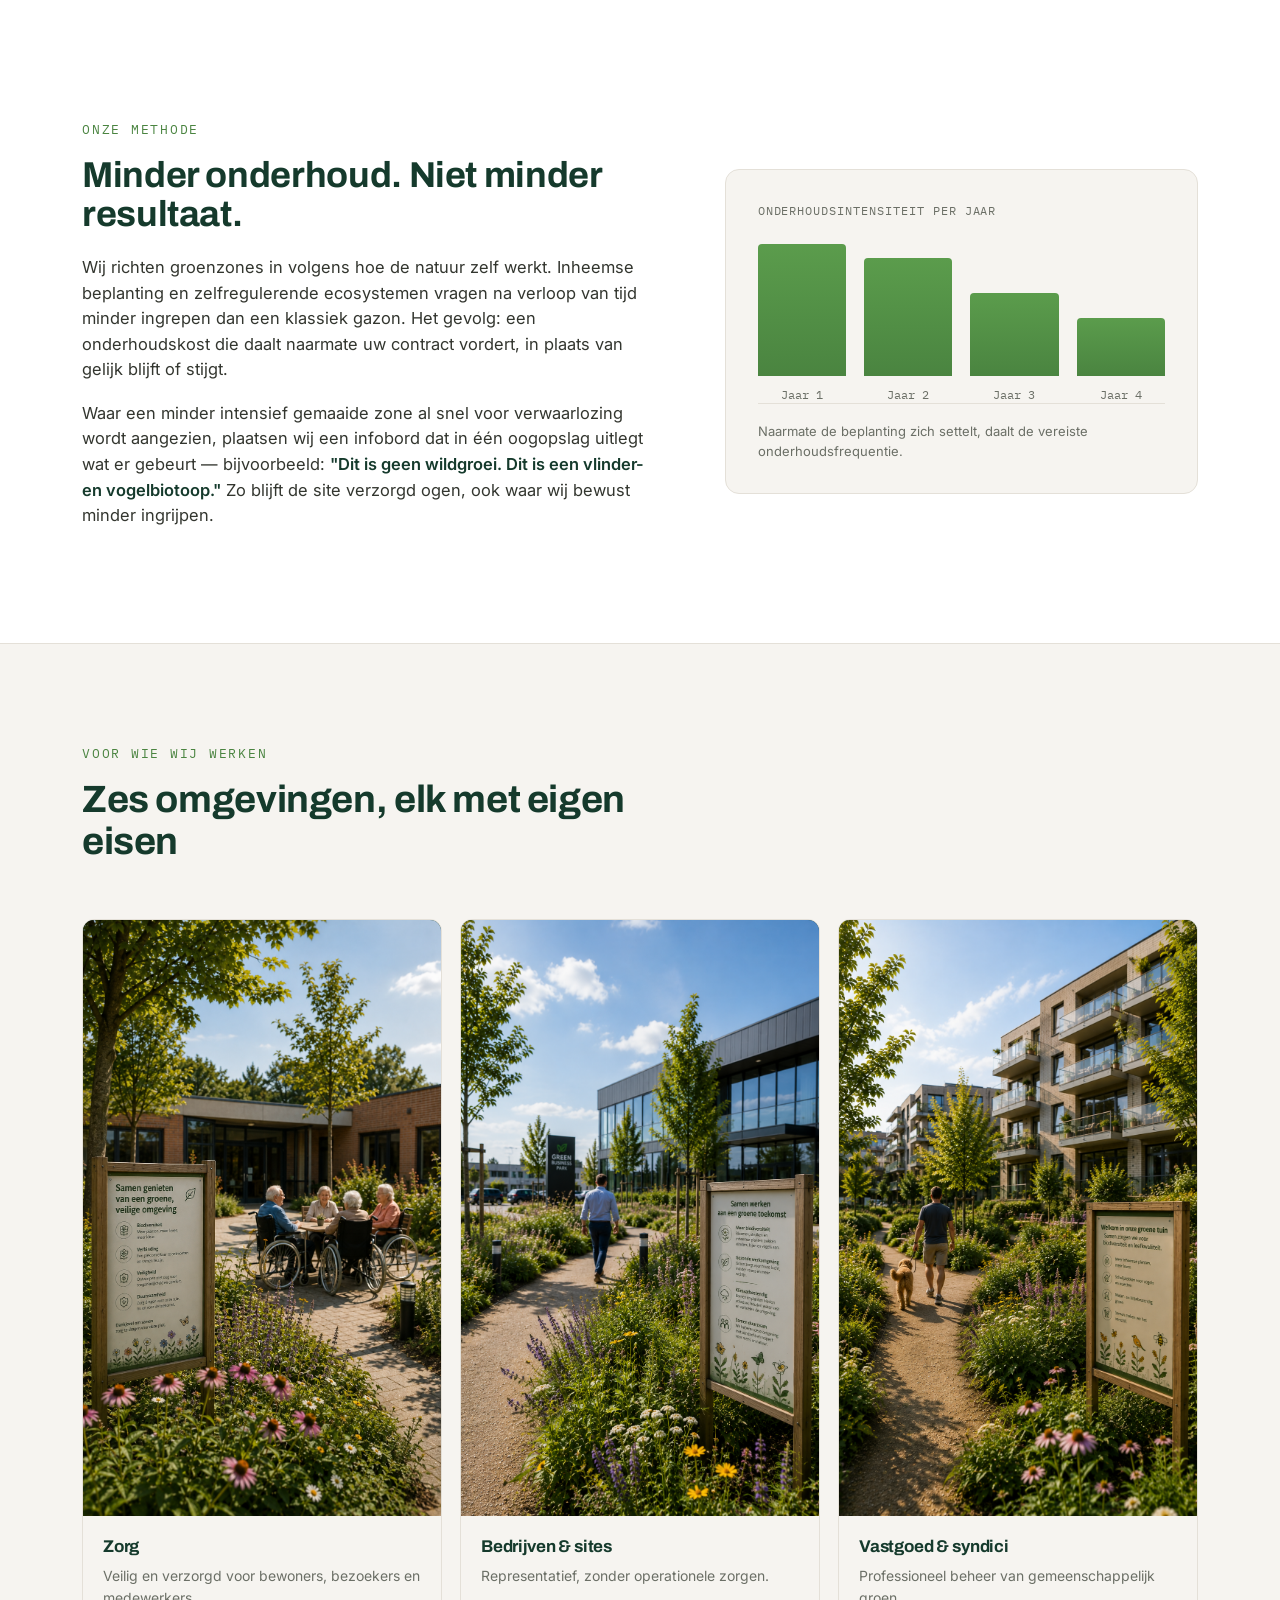
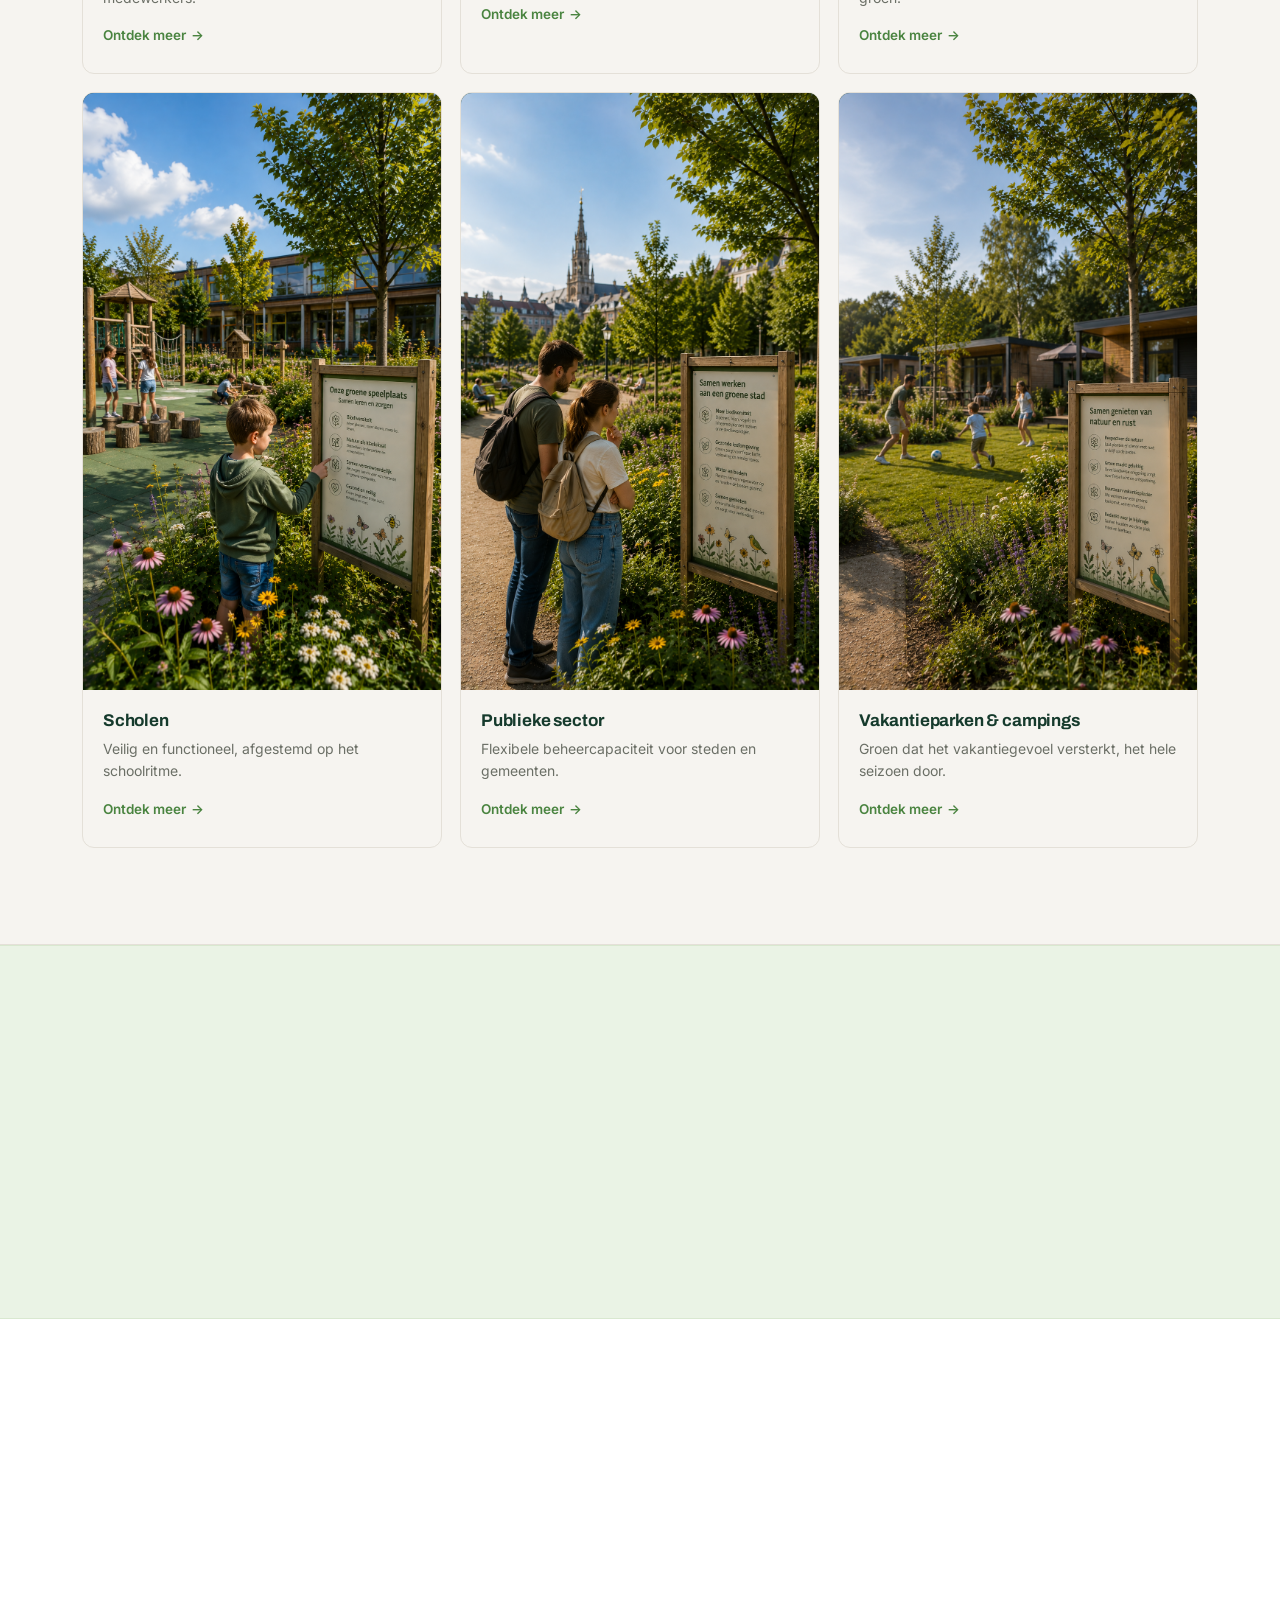
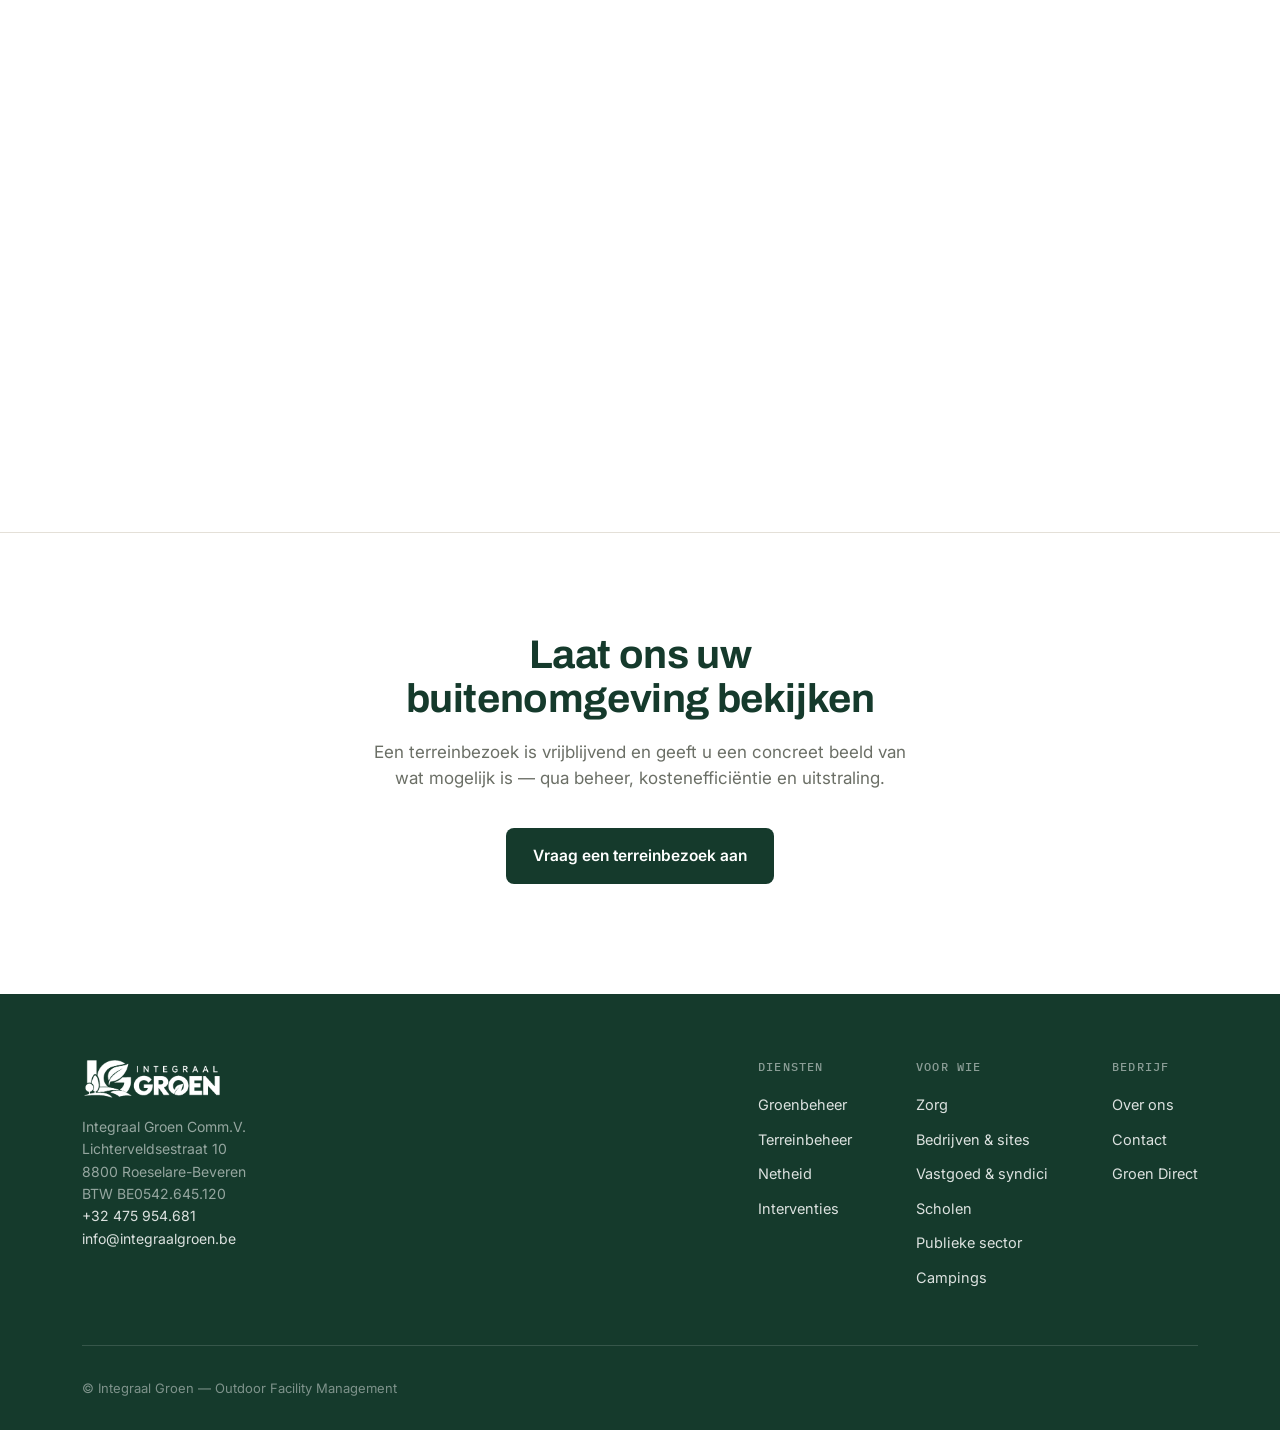
==== commit a6aa89ba: "Add files via upload" ====
--- a/index.html
+++ b/index.html
@@ -192,7 +192,7 @@
           Lichterveldsestraat 10<br>
           8800 Roeselare-Beveren<br>
           BTW BE0542.645.120<br>
-          <a href="tel:+3247594681" style="color:rgba(255,255,255,0.85);">+32 475 94.681</a><br>
+          <a href="tel:+32475954681" style="color:rgba(255,255,255,0.85);">+32 475 954.681</a><br>
           <a href="mailto:info@integraalgroen.be" style="color:rgba(255,255,255,0.85);">info@integraalgroen.be</a>
         </p>
       </div>
